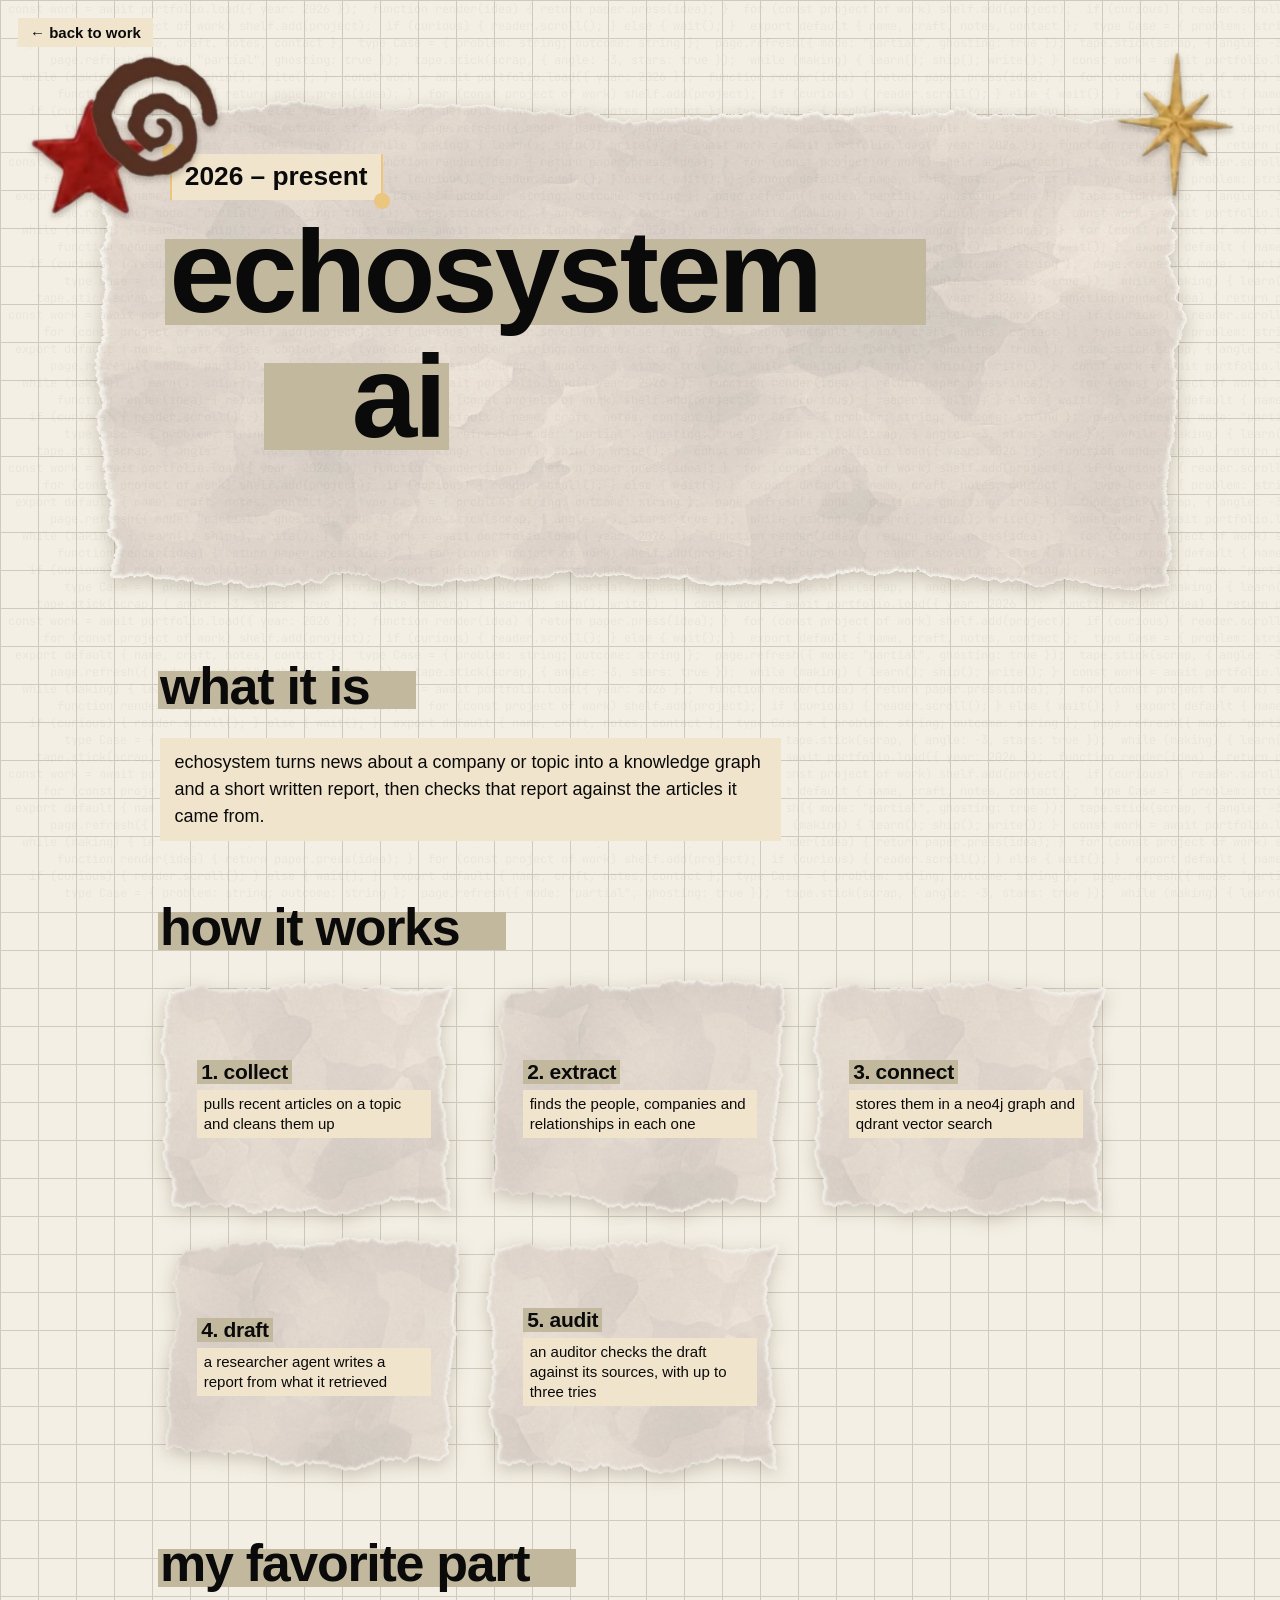
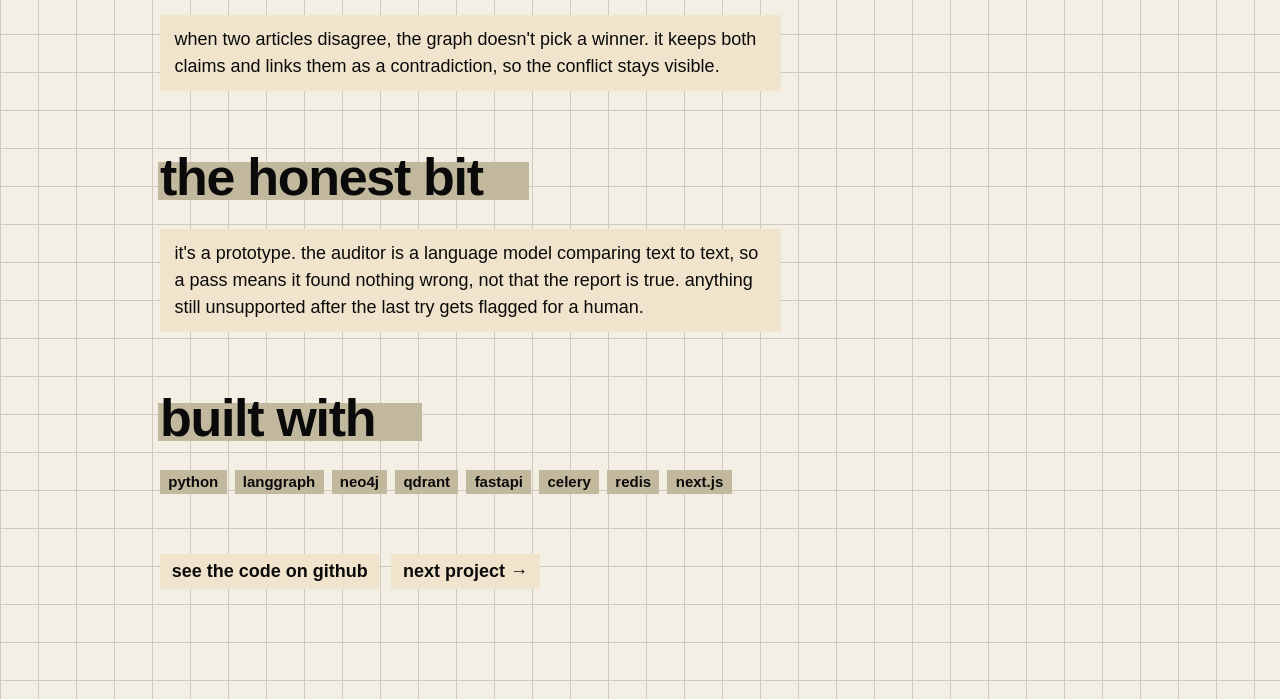
==== echosystem.html @ 0b706679 "Add project pages and about section with code portrait Co-Authored-By: Claude Opus 5.5 <noreply@anth" ====
<!DOCTYPE html>
<html lang="en">
<head>
<meta charset="utf-8">
<meta name="viewport" content="width=device-width, initial-scale=1">
<title>echosystem ai | srishti</title>
<meta name="description" content="a multi-agent platform that researches companies and markets, then checks its own conclusions.">
<link rel="preconnect" href="https://fonts.googleapis.com">
<link rel="preconnect" href="https://fonts.gstatic.com" crossorigin>
<link rel="stylesheet" href="https://fonts.googleapis.com/css2?family=Arimo:wght@400;700&family=JetBrains+Mono&display=swap">
<link rel="stylesheet" href="assets/site.css">
</head>
<body>
<canvas id="ghost" aria-hidden="true"></canvas>
<a class="back" href="index.html#work">← back to work</a>
<main>
  <section class="hero short">
    <div class="sheet">
      <img class="paper" src="assets/paper-wide.webp" alt="">
      <div class="top">
        <span class="label">2026 – present</span>
        <h1 aria-label="echosystem ai"><span class="hl hl-1">echosystem</span><span class="hl hl-2">ai</span></h1>
      </div>
      <img class="stk s-swirl" src="assets/swirl-star.png" alt="" draggable="false" style="--r:-3deg">
      <img class="stk s-spark" src="assets/gold-spark.png" alt="" draggable="false" style="--r:4deg">
    </div>
  </section>
  <div class="detail">
    <section>
      <h2><span class="hl hl-1">what it is</span></h2>
      <p class="note" data-clear>echosystem turns news about a company or topic into a knowledge graph and a short written report, then checks that report against the articles it came from.</p>
    </section>
    <section>
      <h2><span class="hl hl-1">how it works</span></h2>
      <ol class="steps">
        <li><img class="paper" src="assets/scrap-1.webp" alt="" style="transform:rotate(-1.2deg)"><div class="top"><h3>collect</h3><p>pulls recent articles on a topic and cleans them up</p></div></li>
        <li><img class="paper" src="assets/scrap-2.webp" alt="" style="transform:rotate(1deg)"><div class="top"><h3>extract</h3><p>finds the people, companies and relationships in each one</p></div></li>
        <li><img class="paper" src="assets/scrap-1.webp" alt="" style="transform:rotate(-0.6deg)"><div class="top"><h3>connect</h3><p>stores them in a neo4j graph and qdrant vector search</p></div></li>
        <li><img class="paper" src="assets/scrap-2.webp" alt="" style="transform:rotate(1.3deg)"><div class="top"><h3>draft</h3><p>a researcher agent writes a report from what it retrieved</p></div></li>
        <li><img class="paper" src="assets/scrap-1.webp" alt="" style="transform:rotate(-1deg)"><div class="top"><h3>audit</h3><p>an auditor checks the draft against its sources, with up to three tries</p></div></li>
      </ol>
    </section>
    <section>
      <h2><span class="hl hl-1">my favorite part</span></h2>
      <p class="note" data-clear>when two articles disagree, the graph doesn't pick a winner. it keeps both claims and links them as a contradiction, so the conflict stays visible.</p>
    </section>
    <section>
      <h2><span class="hl hl-1">the honest bit</span></h2>
      <p class="note" data-clear>it's a prototype. the auditor is a language model comparing text to text, so a pass means it found nothing wrong, not that the report is true. anything still unsupported after the last try gets flagged for a human.</p>
    </section>
    <section>
      <h2><span class="hl hl-1">built with</span></h2>
      <ul class="tags"><li>python</li><li>langgraph</li><li>neo4j</li><li>qdrant</li><li>fastapi</li><li>celery</li><li>redis</li><li>next.js</li></ul>
    </section>
    <section><div class="go"><a href="https://github.com/srishtj/echosystem">see the code on github</a><a href="td-synnex.html">next project →</a></div></section>
  </div>
</main>
<script src="assets/site.js"></script>
</body>
</html>
---- assets/site.css ----
:root {
  --graph: #f4efe4;
  --graph-line: #cfcabd;
  --paper: #e0d7ce;
  --ink: #0a0a0a;
  --ink-soft: #3c3830;
  --highlight: #c2b89e;
  --label: #f1e4cd;
  --pin: #ebc67f;
  --red: #bb2a24;
  --pill: #6b665e;
  --sans: "Helvetica Neue", Helvetica, Arimo, Arial, sans-serif;
  --cell: 38px;
  --sw: min(1120px, 90vw, calc((100svh - 90px) * 1.613));
  --cur: url("data:image/svg+xml,%3Csvg xmlns='http://www.w3.org/2000/svg' width='26' height='34' viewBox='0 0 13 17' shape-rendering='crispEdges'%3E%3Cpath fill='%23000' d='M0 0h1v1h1v1h1v1h1v1h1v1h1v1h1v1h1v1h1v1h1v1H8v1h1v1h1v2H8v1H6v-2H5v-1H4v1H3v1H2v1H0z'/%3E%3Cpath fill='%23fff' d='M1 2h1v1h1v1h1v1h1v1h1v1h1v1h1v1h1v1H6v2h1v1h1v2H7v-2H6v-2H4v1H3v1H2v1H1z'/%3E%3C/svg%3E") 1 1, auto;
}
* { box-sizing: border-box; }
html { scroll-behavior: smooth; cursor: var(--cur); }
a, button { cursor: var(--cur); }
body {
  margin: 0;
  color: var(--ink);
  font-family: var(--sans);
  background-color: var(--graph);
  background-image:
    linear-gradient(var(--graph-line) 1px, transparent 1px),
    linear-gradient(90deg, var(--graph-line) 1px, transparent 1px);
  background-size: var(--cell) var(--cell);
  overflow-x: hidden;
}
#ghost { position: fixed; inset: 0; width: 100%; height: 100%; z-index: 1; pointer-events: none; }
section { position: relative; }
.paper { position: absolute; inset: 0; width: 100%; height: 100%; z-index: 0; filter: drop-shadow(0 5px 9px rgba(60, 45, 30, .24)); }
.top { position: relative; z-index: 2; }

.pill {
  position: fixed; top: 18px; right: 18px; z-index: 6;
  background: var(--pill); color: #fff; font-size: 15px;
  padding: 6px 13px; border-radius: 99px; font-variant-numeric: tabular-nums;
}

.hero { min-height: 100svh; display: grid; place-items: center; padding: 45px 0; }
.sheet { position: relative; width: var(--sw); aspect-ratio: 2000 / 1240; }
.sheet .top { height: 100%; padding: calc(var(--sw) * .1) calc(var(--sw) * .085) calc(var(--sw) * .06); display: flex; flex-direction: column; }

.label {
  position: relative; display: inline-block; width: fit-content;
  background: var(--label); padding: .28em .5em; font-weight: 700; font-size: calc(var(--sw) * .0235); line-height: 1.2;
  border-left: 2px solid var(--pin); border-right: 2px solid var(--pin);
}
.label::before, .label::after { content: ""; position: absolute; width: .62em; height: .62em; border-radius: 50%; background: var(--pin); }
.label::before { left: -.36em; top: -.36em; }
.label::after { right: -.36em; bottom: -.36em; }

h1 { margin: calc(var(--sw) * .022) 0 0; font-size: calc(var(--sw) * .142); font-weight: 700; letter-spacing: -.025em; line-height: 1; isolation: isolate; }
.hl { position: relative; display: block; width: fit-content; }
.hl::before { content: ""; position: absolute; z-index: -1; background: var(--highlight); top: .215em; bottom: .05em; left: -.04em; right: -.04em; }
.hl-1::before { right: -.9em; }
.hl-2 { margin-left: 1.55em; margin-top: .06em; }
.hl-2::before { left: -.75em; }

.sub {
  margin: auto 0 0; display: flex; gap: calc(var(--sw) * .02); align-items: center; flex-wrap: wrap;
  font-size: calc(var(--sw) * .0185);
}
.sub p { margin: 0; background: var(--label); padding: .3em .55em; }
.sub a { color: var(--ink); font-weight: 700; text-decoration: none; background: var(--highlight); padding: .3em .55em; transition: transform .15s; }
.sub a:hover { transform: rotate(-2deg) scale(1.05); }
a:focus-visible, button:focus-visible { outline: 2px solid var(--red); outline-offset: 2px; }

.stk { position: absolute; z-index: 3; user-select: none; -webkit-user-drag: none; touch-action: none; transform: translate(var(--dx, 0), var(--dy, 0)) rotate(var(--r, 0deg)); transition: filter .15s; filter: drop-shadow(0 3px 3px rgba(50, 35, 20, .28)); }
.stk:hover { filter: drop-shadow(0 7px 7px rgba(50, 35, 20, .3)); }
.s-swirl { width: 17%; left: -4.5%; top: -7%; }
.s-spark { width: 10.5%; right: -3%; top: -8%; }
.s-stars { width: 16%; left: -4.5%; bottom: -9%; }
.s-tape  { width: 21%; right: -5%; bottom: -13%; }
.s-cat   { width: 10.5%; right: 1.2%; bottom: 15%; z-index: 4; }
.s-clip  { width: 4.2%; left: 47%; top: -5.5%; filter: drop-shadow(1px 2px 1.5px rgba(30, 20, 10, .4)); }

.work, .say { width: min(1120px, 90vw); margin: 0 auto; padding: 70px 0; }
h2 { margin: 0 0 54px; font-size: clamp(48px, 8vw, 92px); font-weight: 700; letter-spacing: -.025em; line-height: 1; isolation: isolate; position: relative; z-index: 2; }
.grid { display: grid; grid-template-columns: repeat(12, 1fr); gap: 28px; }
.scrap { position: relative; aspect-ratio: 820 / 640; }
.scrap:nth-child(1) { grid-column: 1 / 7; }
.scrap:nth-child(2) { grid-column: 7 / 13; margin-top: 56px; }
.scrap .paper { transform: rotate(var(--t, 0deg)); }
.scrap .top { height: 100%; padding: 9% 9%; transform: rotate(var(--t, 0deg)); display: flex; flex-direction: column; justify-content: flex-end; gap: 12px; }
.scrap .label { font-size: 14px; margin-bottom: auto; }
.scrap h3 { margin: 0; font-size: clamp(24px, 3vw, 40px); line-height: 1.05; letter-spacing: -.02em; width: fit-content; background: var(--highlight); padding: 0 .16em; }
.scrap p { margin: 0; font-size: 16px; line-height: 1.45; color: var(--ink-soft); max-width: 34ch; background: var(--label); padding: .35em .55em; width: fit-content; }

.say { padding-bottom: 130px; }
.say .links { position: relative; z-index: 2; display: flex; gap: 14px; flex-wrap: wrap; font-size: 20px; }
.say a { color: var(--ink); font-weight: 700; text-decoration: none; background: var(--label); padding: .35em .6em; transition: transform .15s; }
.say a:hover { transform: rotate(-2deg) scale(1.05); background: var(--highlight); }

@media (max-width: 760px) {
  :root { --sw: 90vw; --cell: 30px; }
  .sheet { aspect-ratio: 1100 / 1400; }
  .sheet .top { padding: 17vw 8vw 9vw; }
  .label { font-size: 15px; }
  h1 { font-size: 21vw; margin-top: 7vw; }
  .hl-2 { margin-left: .75em; }
  .hl-2::before { left: -.4em; }
  .hl-1::before { right: -.5em; }
  .sub { font-size: 15px; gap: 8px; }
  .s-swirl { width: 27%; left: -5%; top: -5%; }
  .s-spark { width: 16%; top: -5%; }
  .s-stars { width: 22%; bottom: -5%; }
  .s-tape { width: 30%; bottom: -11%; right: -6%; }
  .s-cat { width: 17%; bottom: 3%; right: -1%; }
  .sub p { max-width: 74%; }
  .s-clip { width: 7%; top: -3.5%; }
  .scrap:nth-child(n) { grid-column: 1 / -1; margin-top: 0; }
}
@media (prefers-reduced-motion: reduce) { html { scroll-behavior: auto; } .sub a, .say a { transition: none; } }

.scrap .more { font-size: 14px; font-weight: 700; }
.open { color: inherit; text-decoration: none; }
.open::after { content: ""; position: absolute; inset: 0; }
.scrap .paper { transition: transform .18s ease-out; }
.scrap:hover .paper { transform: rotate(calc(var(--t, 0deg) * -1)) translateY(-5px); }
.scrap:hover .more { text-decoration: underline; }

.about { width: min(1120px, 90vw); margin: 0 auto; padding: 70px 0; }
.about-grid { display: grid; grid-template-columns: 1fr 1fr; gap: 44px; align-items: center; }
.about-text { position: relative; z-index: 2; display: grid; gap: 14px; justify-items: start; }
.about-text p { margin: 0; background: var(--label); padding: .5em .7em; font-size: clamp(17px, 1.6vw, 20px); line-height: 1.45; }
.about-text p:nth-child(even) { margin-left: 26px; }
.about-text .next { background: var(--highlight); font-weight: 400; }
.portrait { position: relative; margin: 0; aspect-ratio: 1100 / 1400; width: min(100%, 510px); justify-self: center; }
.portrait canvas { position: absolute; inset: 6% 5% 6%; width: 90%; height: 88%; z-index: 2; }
.portrait .label { position: absolute; z-index: 3; left: 50%; bottom: -8px; transform: translateX(-50%) rotate(-2deg); font-size: 14px; white-space: nowrap; }

.hero.short { min-height: 0; padding: 92px 0 56px; }
.short .sheet { aspect-ratio: 2000 / 900; }
.short .paper { object-fit: fill; }
.short h1 { font-size: calc(var(--sw) * .105); margin-top: calc(var(--sw) * .012); }
.short .sheet .top { padding: calc(var(--sw) * .055) calc(var(--sw) * .08) calc(var(--sw) * .045); }
.back { position: fixed; top: 18px; left: 18px; z-index: 6; background: var(--label); color: var(--ink); font-size: 15px; font-weight: 700; text-decoration: none; padding: 6px 12px; }
.back:hover { background: var(--highlight); }
.detail { width: min(960px, 90vw); margin: 0 auto; padding: 8px 0 110px; display: grid; gap: 60px; }
.detail section { display: grid; gap: 18px; justify-items: start; }
.detail h2 { font-size: clamp(32px, 4.6vw, 52px); margin: 0 0 8px; }
.note { position: relative; z-index: 2; margin: 0; max-width: 62ch; background: var(--label); padding: .6em .8em; font-size: 18px; line-height: 1.5; }
.steps { list-style: none; margin: 0; padding: 0; width: 100%; display: grid; grid-template-columns: repeat(auto-fit, minmax(255px, 1fr)); gap: 18px; counter-reset: s; }
.steps li { position: relative; aspect-ratio: 820 / 640; counter-increment: s; }
.steps .top { height: 100%; padding: 13% 12%; display: flex; flex-direction: column; justify-content: center; gap: 6px; }
.steps h3 { margin: 0; font-size: 21px; letter-spacing: -.015em; width: fit-content; background: var(--highlight); padding: 0 .2em; }
.steps h3::before { content: counter(s) ". "; }
.steps p { margin: 0; font-size: 15px; line-height: 1.35; background: var(--label); padding: .25em .45em; }
.tags { position: relative; z-index: 2; display: flex; flex-wrap: wrap; gap: 8px; margin: 0; padding: 0; list-style: none; }
.tags li { background: var(--highlight); font-weight: 700; font-size: 15px; padding: .25em .55em; }
.go { position: relative; z-index: 2; display: flex; flex-wrap: wrap; gap: 12px; }
.go a { color: var(--ink); font-weight: 700; text-decoration: none; background: var(--label); padding: .4em .65em; font-size: 18px; transition: transform .15s; }
.go a:hover { transform: rotate(-2deg) scale(1.05); background: var(--highlight); }

@media (max-width: 760px) {
  .about-grid { grid-template-columns: 1fr; gap: 40px; }
  .about-text p:nth-child(even) { margin-left: 0; }
  .short .sheet { aspect-ratio: 1100 / 760; }
  .short h1 { font-size: 13vw; margin-top: 4vw; }
  .short .hl-1::before { right: -.04em; }
  .short .hl-2 { margin-left: .6em; }
  .short .s-swirl { width: 21%; left: auto; right: -3%; top: auto; bottom: -13%; }
  .short .s-spark { width: 12%; top: -12%; }
  .short .sheet .top { padding: 9vw 8vw 7vw; }
  .note { font-size: 17px; }
}
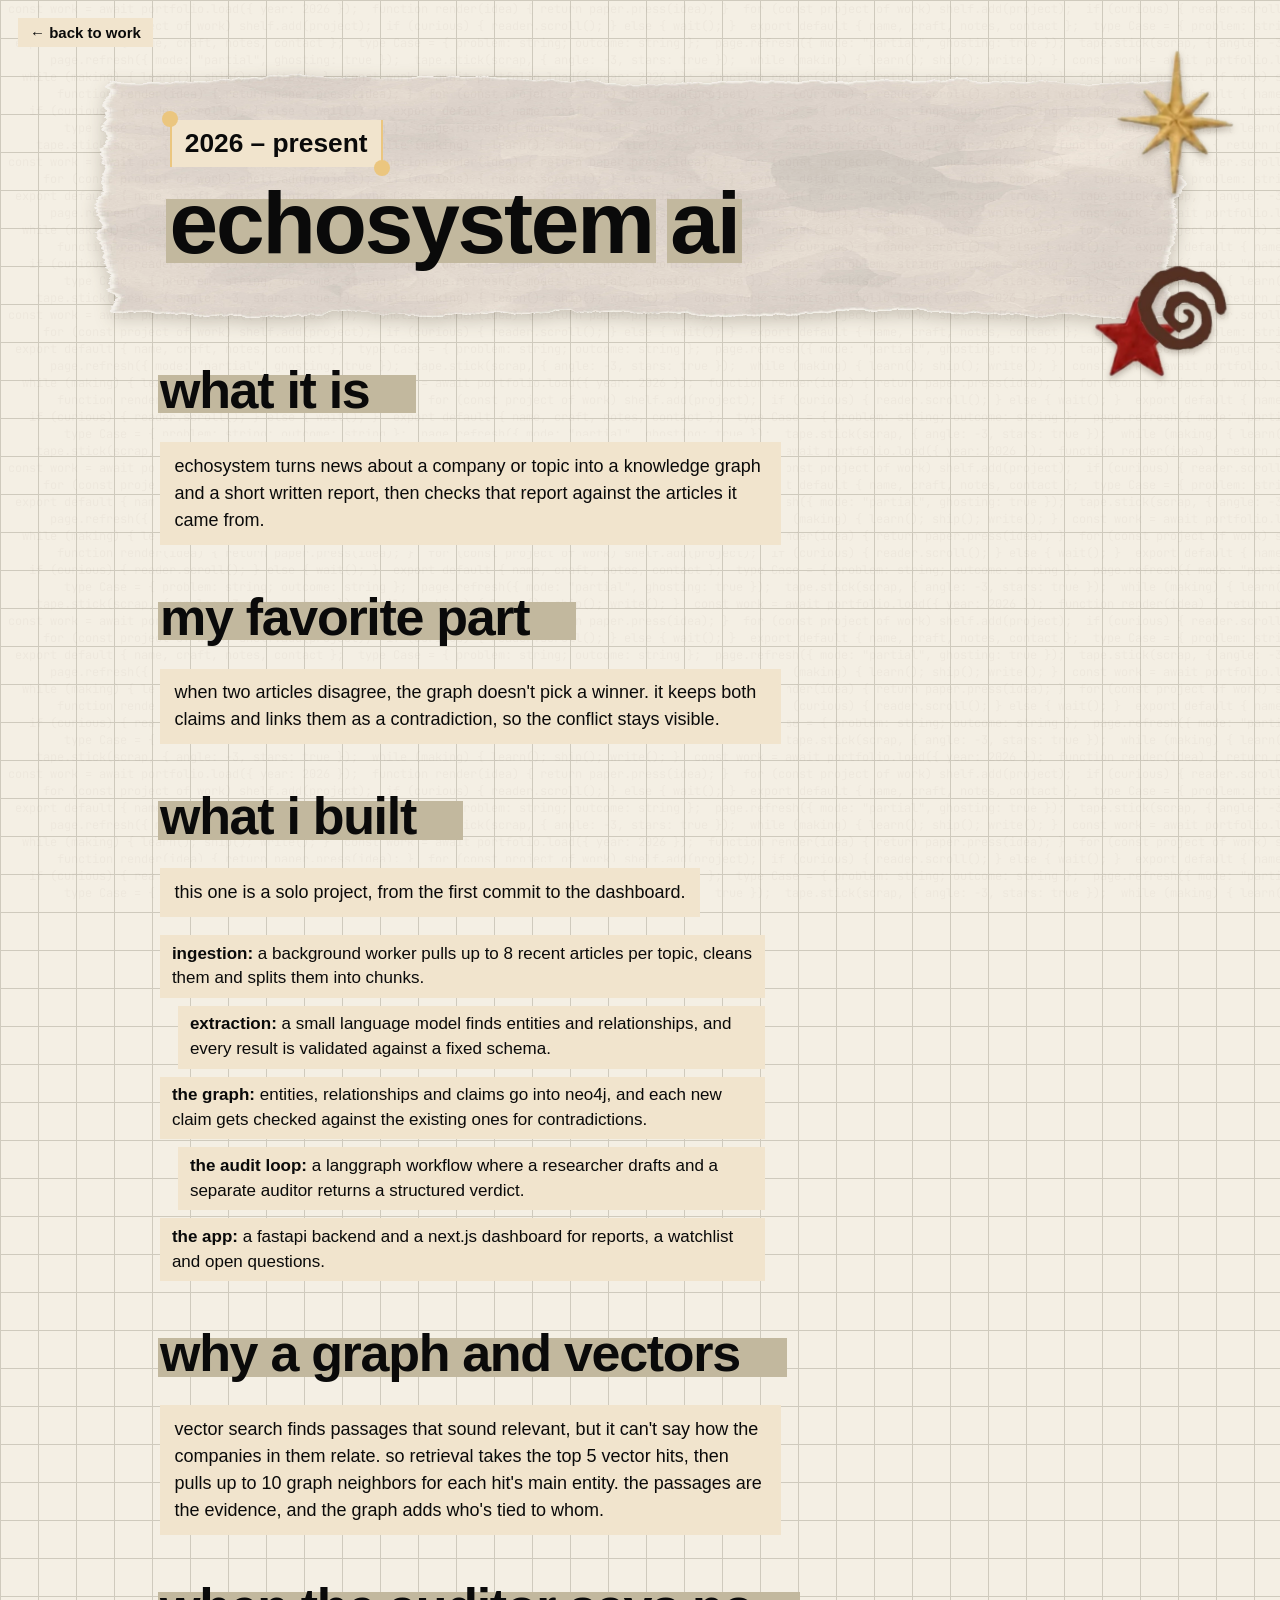
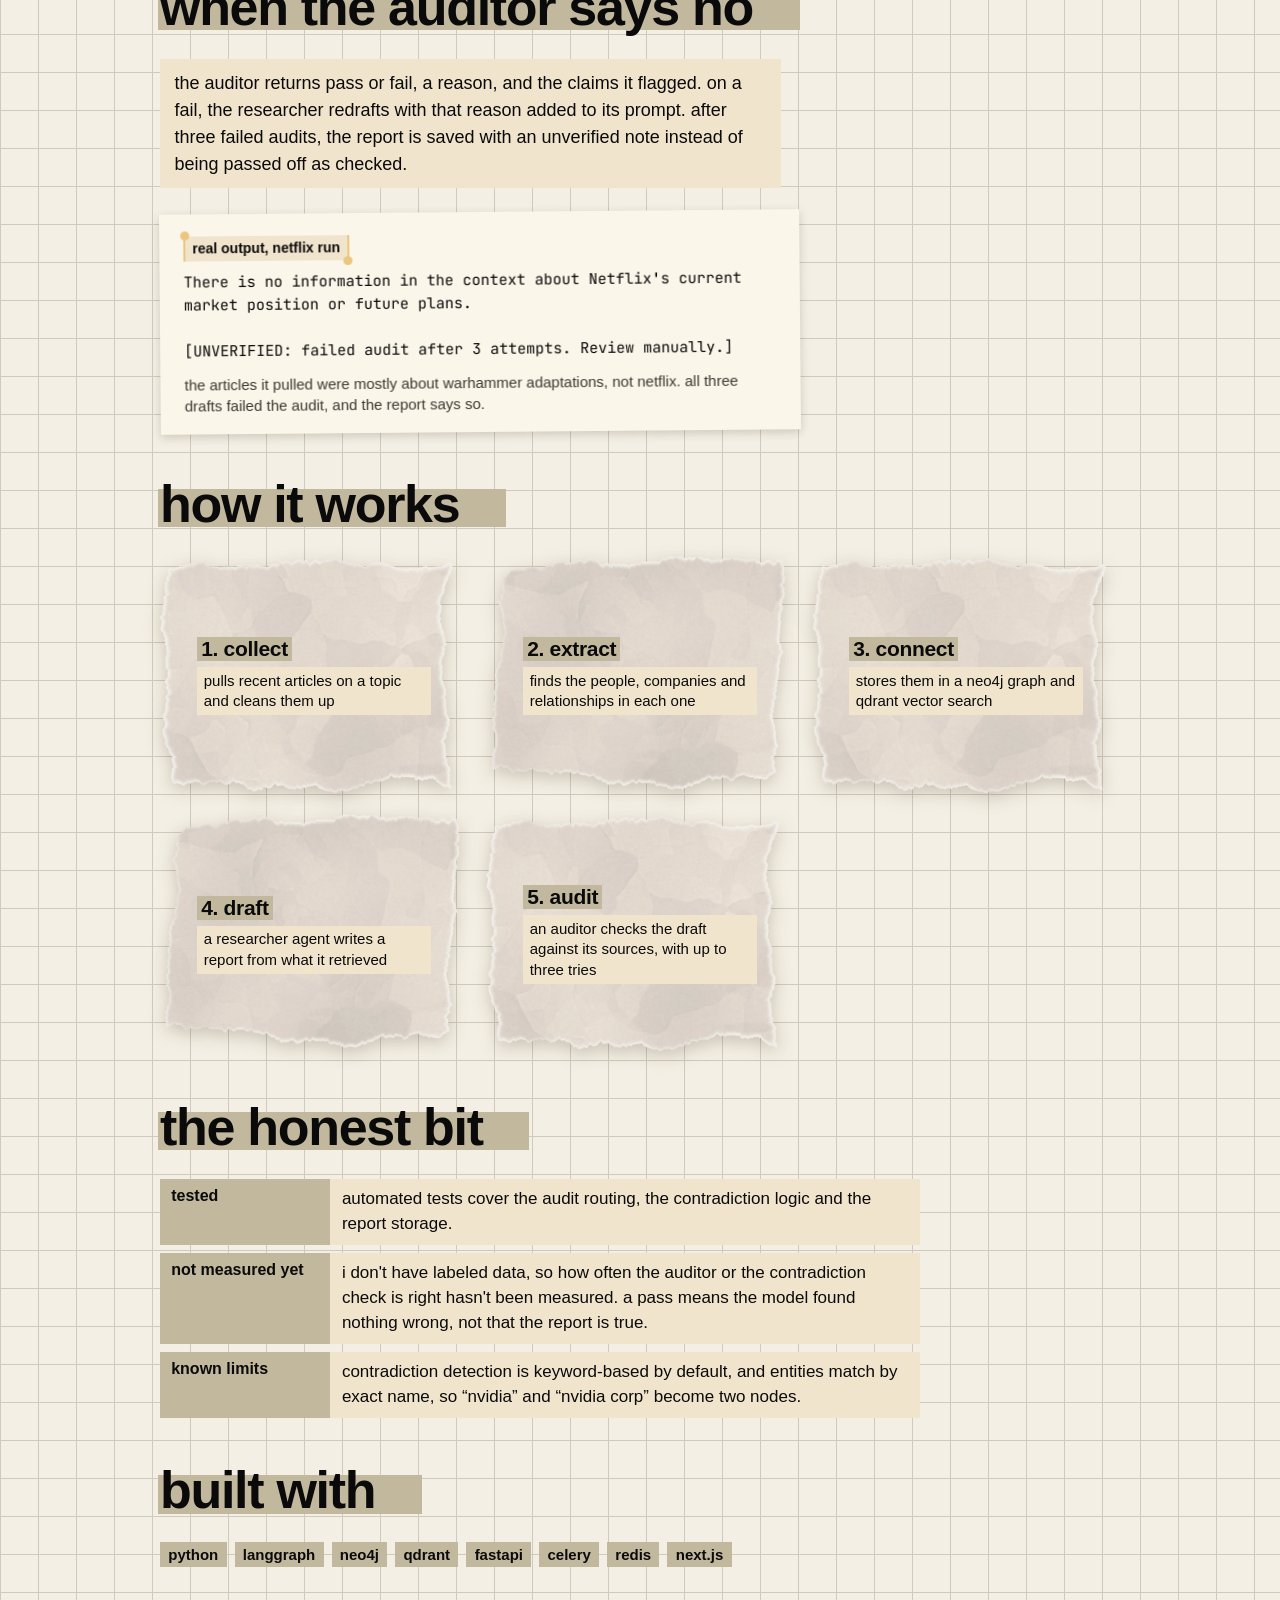
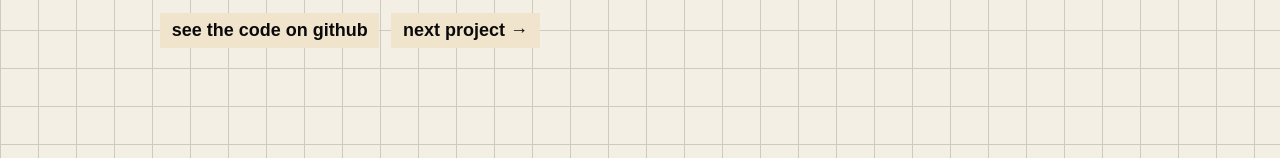
==== commit c5c4883e: "Add hospital and IPX projects and deepen project pages Co-Authored-By: Claude Opus 5.5 <noreply@anth" ====
--- a/echosystem.html
+++ b/echosystem.html
@@ -5,10 +5,20 @@
 <meta name="viewport" content="width=device-width, initial-scale=1">
 <title>echosystem ai | srishti</title>
 <meta name="description" content="a multi-agent platform that researches companies and markets, then checks its own conclusions.">
+<meta property="og:type" content="website">
+<meta property="og:site_name" content="srishti jaiswal">
+<meta property="og:title" content="echosystem ai | srishti">
+<meta property="og:description" content="a multi-agent platform that researches companies and markets, then checks its own conclusions.">
+<meta property="og:url" content="https://srishtj.github.io/echosystem.html">
+<meta property="og:image" content="https://srishtj.github.io/assets/linkedin-thumbnail.png">
+<meta property="og:image:width" content="2400">
+<meta property="og:image:height" content="1254">
+<meta property="og:image:alt" content="a scrapbook page reading meet srishti, with a plush cat on a laptop, felt stars and faint code">
+<meta name="twitter:card" content="summary_large_image">
 <link rel="preconnect" href="https://fonts.googleapis.com">
 <link rel="preconnect" href="https://fonts.gstatic.com" crossorigin>
 <link rel="stylesheet" href="https://fonts.googleapis.com/css2?family=Arimo:wght@400;700&family=JetBrains+Mono&display=swap">
-<link rel="stylesheet" href="assets/site.css">
+<link rel="stylesheet" href="assets/site.css?v=8">
 </head>
 <body>
 <canvas id="ghost" aria-hidden="true"></canvas>
@@ -31,6 +41,34 @@
       <p class="note" data-clear>echosystem turns news about a company or topic into a knowledge graph and a short written report, then checks that report against the articles it came from.</p>
     </section>
     <section>
+      <h2><span class="hl hl-1">my favorite part</span></h2>
+      <p class="note" data-clear>when two articles disagree, the graph doesn't pick a winner. it keeps both claims and links them as a contradiction, so the conflict stays visible.</p>
+    </section>
+    <section>
+      <h2><span class="hl hl-1">what i built</span></h2>
+      <p class="note" data-clear>this one is a solo project, from the first commit to the dashboard.</p>
+      <ul class="built" data-clear>
+        <li><strong>ingestion:</strong> a background worker pulls up to 8 recent articles per topic, cleans them and splits them into chunks.</li>
+        <li><strong>extraction:</strong> a small language model finds entities and relationships, and every result is validated against a fixed schema.</li>
+        <li><strong>the graph:</strong> entities, relationships and claims go into neo4j, and each new claim gets checked against the existing ones for contradictions.</li>
+        <li><strong>the audit loop:</strong> a langgraph workflow where a researcher drafts and a separate auditor returns a structured verdict.</li>
+        <li><strong>the app:</strong> a fastapi backend and a next.js dashboard for reports, a watchlist and open questions.</li>
+      </ul>
+    </section>
+    <section>
+      <h2><span class="hl hl-1">why a graph and vectors</span></h2>
+      <p class="note" data-clear>vector search finds passages that sound relevant, but it can't say how the companies in them relate. so retrieval takes the top 5 vector hits, then pulls up to 10 graph neighbors for each hit's main entity. the passages are the evidence, and the graph adds who's tied to whom.</p>
+    </section>
+    <section>
+      <h2><span class="hl hl-1">when the auditor says no</span></h2>
+      <p class="note" data-clear>the auditor returns pass or fail, a reason, and the claims it flagged. on a fail, the researcher redrafts with that reason added to its prompt. after three failed audits, the report is saved with an unverified note instead of being passed off as checked.</p>
+      <figure class="artifact" data-clear>
+        <span class="label">real output, netflix run</span>
+        <blockquote>There is no information in the context about Netflix's current market position or future plans.<br><br>[UNVERIFIED: failed audit after 3 attempts. Review manually.]</blockquote>
+        <figcaption>the articles it pulled were mostly about warhammer adaptations, not netflix. all three drafts failed the audit, and the report says so.</figcaption>
+      </figure>
+    </section>
+    <section>
       <h2><span class="hl hl-1">how it works</span></h2>
       <ol class="steps">
         <li><img class="paper" src="assets/scrap-1.webp" alt="" style="transform:rotate(-1.2deg)"><div class="top"><h3>collect</h3><p>pulls recent articles on a topic and cleans them up</p></div></li>
@@ -41,12 +79,12 @@
       </ol>
     </section>
     <section>
-      <h2><span class="hl hl-1">my favorite part</span></h2>
-      <p class="note" data-clear>when two articles disagree, the graph doesn't pick a winner. it keeps both claims and links them as a contradiction, so the conflict stays visible.</p>
-    </section>
-    <section>
       <h2><span class="hl hl-1">the honest bit</span></h2>
-      <p class="note" data-clear>it's a prototype. the auditor is a language model comparing text to text, so a pass means it found nothing wrong, not that the report is true. anything still unsupported after the last try gets flagged for a human.</p>
+      <dl class="ledger" data-clear>
+        <div><dt>tested</dt><dd>automated tests cover the audit routing, the contradiction logic and the report storage.</dd></div>
+        <div><dt>not measured yet</dt><dd>i don't have labeled data, so how often the auditor or the contradiction check is right hasn't been measured. a pass means the model found nothing wrong, not that the report is true.</dd></div>
+        <div><dt>known limits</dt><dd>contradiction detection is keyword-based by default, and entities match by exact name, so “nvidia” and “nvidia corp” become two nodes.</dd></div>
+      </dl>
     </section>
     <section>
       <h2><span class="hl hl-1">built with</span></h2>
@@ -55,6 +93,6 @@
     <section><div class="go"><a href="https://github.com/srishtj/echosystem">see the code on github</a><a href="td-synnex.html">next project →</a></div></section>
   </div>
 </main>
-<script src="assets/site.js"></script>
+<script src="assets/site.js?v=4"></script>
 </body>
 </html>
--- a/assets/site.css
+++ b/assets/site.css
@@ -12,7 +12,7 @@
   --sans: "Helvetica Neue", Helvetica, Arimo, Arial, sans-serif;
   --cell: 38px;
   --sw: min(1120px, 90vw, calc((100svh - 90px) * 1.613));
-  --cur: url("data:image/svg+xml,%3Csvg xmlns='http://www.w3.org/2000/svg' width='26' height='34' viewBox='0 0 13 17' shape-rendering='crispEdges'%3E%3Cpath fill='%23000' d='M0 0h1v1h1v1h1v1h1v1h1v1h1v1h1v1h1v1h1v1h1v1H8v1h1v1h1v2H8v1H6v-2H5v-1H4v1H3v1H2v1H0z'/%3E%3Cpath fill='%23fff' d='M1 2h1v1h1v1h1v1h1v1h1v1h1v1h1v1h1v1H6v2h1v1h1v2H7v-2H6v-2H4v1H3v1H2v1H1z'/%3E%3C/svg%3E") 1 1, auto;
+  --cur: url("data:image/svg+xml,%3Csvg xmlns='http://www.w3.org/2000/svg' width='22' height='32' viewBox='0 0 11 16' shape-rendering='crispEdges'%3E%3Cpath fill='%230a0a0a' d='M0 0h1v1h-1zM0 1h2v1h-2zM0 2h1v1h-1zM2 2h1v1h-1zM0 3h1v1h-1zM3 3h1v1h-1zM0 4h1v1h-1zM4 4h1v1h-1zM0 5h1v1h-1zM5 5h1v1h-1zM0 6h1v1h-1zM6 6h1v1h-1zM0 7h1v1h-1zM7 7h1v1h-1zM0 8h1v1h-1zM8 8h1v1h-1zM0 9h1v1h-1zM6 9h4v1h-4zM0 10h1v1h-1zM3 10h1v1h-1zM6 10h1v1h-1zM0 11h1v1h-1zM2 11h1v1h-1zM4 11h1v1h-1zM7 11h1v1h-1zM0 12h2v1h-2zM4 12h1v1h-1zM7 12h1v1h-1zM0 13h1v1h-1zM5 13h1v1h-1zM8 13h1v1h-1zM5 14h1v1h-1zM8 14h1v1h-1zM6 15h2v1h-2z'/%3E%3Cpath fill='%23fff' d='M1 2h1v1h-1zM1 3h2v1h-2zM1 4h3v1h-3zM1 5h4v1h-4zM1 6h5v1h-5zM1 7h6v1h-6zM1 8h7v1h-7zM1 9h5v1h-5zM1 10h2v1h-2zM4 10h2v1h-2zM1 11h1v1h-1zM5 11h2v1h-2zM5 12h2v1h-2zM6 13h2v1h-2zM6 14h2v1h-2z'/%3E%3C/svg%3E") 1 1, auto;
 }
 * { box-sizing: border-box; }
 html { scroll-behavior: smooth; cursor: var(--cur); }
@@ -72,7 +72,7 @@
 .stk:hover { filter: drop-shadow(0 7px 7px rgba(50, 35, 20, .3)); }
 .s-swirl { width: 17%; left: -4.5%; top: -7%; }
 .s-spark { width: 10.5%; right: -3%; top: -8%; }
-.s-stars { width: 16%; left: -4.5%; bottom: -9%; }
+.s-stars { width: 13.5%; left: -7%; bottom: -13%; }
 .s-tape  { width: 21%; right: -5%; bottom: -13%; }
 .s-cat   { width: 10.5%; right: 1.2%; bottom: 15%; z-index: 4; }
 .s-clip  { width: 4.2%; left: 47%; top: -5.5%; filter: drop-shadow(1px 2px 1.5px rgba(30, 20, 10, .4)); }
@@ -85,7 +85,7 @@
 .scrap:nth-child(2) { grid-column: 7 / 13; margin-top: 56px; }
 .scrap .paper { transform: rotate(var(--t, 0deg)); }
 .scrap .top { height: 100%; padding: 9% 9%; transform: rotate(var(--t, 0deg)); display: flex; flex-direction: column; justify-content: flex-end; gap: 12px; }
-.scrap .label { font-size: 14px; margin-bottom: auto; }
+.scrap .label { font-size: 14px; }
 .scrap h3 { margin: 0; font-size: clamp(24px, 3vw, 40px); line-height: 1.05; letter-spacing: -.02em; width: fit-content; background: var(--highlight); padding: 0 .16em; }
 .scrap p { margin: 0; font-size: 16px; line-height: 1.45; color: var(--ink-soft); max-width: 34ch; background: var(--label); padding: .35em .55em; width: fit-content; }
 
@@ -106,7 +106,7 @@
   .sub { font-size: 15px; gap: 8px; }
   .s-swirl { width: 27%; left: -5%; top: -5%; }
   .s-spark { width: 16%; top: -5%; }
-  .s-stars { width: 22%; bottom: -5%; }
+  .s-stars { width: 18%; left: -5%; bottom: -8%; }
   .s-tape { width: 30%; bottom: -11%; right: -6%; }
   .s-cat { width: 17%; bottom: 3%; right: -1%; }
   .sub p { max-width: 74%; }
@@ -128,40 +128,62 @@
 .about-text p { margin: 0; background: var(--label); padding: .5em .7em; font-size: clamp(17px, 1.6vw, 20px); line-height: 1.45; }
 .about-text p:nth-child(even) { margin-left: 26px; }
 .about-text .next { background: var(--highlight); font-weight: 400; }
-.portrait { position: relative; margin: 0; aspect-ratio: 1100 / 1400; width: min(100%, 510px); justify-self: center; }
+.portrait { -webkit-tap-highlight-color: transparent; position: relative; margin: 0; aspect-ratio: 1100 / 1400; width: min(100%, 510px); justify-self: center; }
 .portrait canvas { position: absolute; inset: 6% 5% 6%; width: 90%; height: 88%; z-index: 2; }
 .portrait .label { position: absolute; z-index: 3; left: 50%; bottom: -8px; transform: translateX(-50%) rotate(-2deg); font-size: 14px; white-space: nowrap; }
 
-.hero.short { min-height: 0; padding: 92px 0 56px; }
-.short .sheet { aspect-ratio: 2000 / 900; }
+.hero.short { min-height: 0; padding: 70px 0 34px; }
+.short .sheet { aspect-ratio: 2000 / 450; }
 .short .paper { object-fit: fill; }
-.short h1 { font-size: calc(var(--sw) * .105); margin-top: calc(var(--sw) * .012); }
-.short .sheet .top { padding: calc(var(--sw) * .055) calc(var(--sw) * .08) calc(var(--sw) * .045); }
+.short .s-swirl { width: 12%; left: auto; right: -2.5%; top: auto; bottom: -22%; }
+.short h1 { font-size: calc(var(--sw) * .078); margin-top: calc(var(--sw) * .012); }
+.short .hl { display: inline-block; }
+.short .hl-1::before { right: -.04em; }
+.short .hl-2 { margin: 0 0 0 .2em; }
+.short .hl-2::before { left: -.04em; }
+.short .sheet .top { padding: calc(var(--sw) * .045) calc(var(--sw) * .08) calc(var(--sw) * .03); }
 .back { position: fixed; top: 18px; left: 18px; z-index: 6; background: var(--label); color: var(--ink); font-size: 15px; font-weight: 700; text-decoration: none; padding: 6px 12px; }
 .back:hover { background: var(--highlight); }
-.detail { width: min(960px, 90vw); margin: 0 auto; padding: 8px 0 110px; display: grid; gap: 60px; }
+.detail { width: min(960px, 90vw); margin: 0 auto; padding: 8px 0 110px; display: grid; gap: 46px; }
 .detail section { display: grid; gap: 18px; justify-items: start; }
 .detail h2 { font-size: clamp(32px, 4.6vw, 52px); margin: 0 0 8px; }
 .note { position: relative; z-index: 2; margin: 0; max-width: 62ch; background: var(--label); padding: .6em .8em; font-size: 18px; line-height: 1.5; }
 .steps { list-style: none; margin: 0; padding: 0; width: 100%; display: grid; grid-template-columns: repeat(auto-fit, minmax(255px, 1fr)); gap: 18px; counter-reset: s; }
 .steps li { position: relative; aspect-ratio: 820 / 640; counter-increment: s; }
+@media (min-width: 761px) { .steps.four { grid-template-columns: repeat(4, 1fr); } .steps.four li { aspect-ratio: 1; } .steps.four .top { padding: 12% 11%; } }
 .steps .top { height: 100%; padding: 13% 12%; display: flex; flex-direction: column; justify-content: center; gap: 6px; }
 .steps h3 { margin: 0; font-size: 21px; letter-spacing: -.015em; width: fit-content; background: var(--highlight); padding: 0 .2em; }
 .steps h3::before { content: counter(s) ". "; }
 .steps p { margin: 0; font-size: 15px; line-height: 1.35; background: var(--label); padding: .25em .45em; }
 .tags { position: relative; z-index: 2; display: flex; flex-wrap: wrap; gap: 8px; margin: 0; padding: 0; list-style: none; }
 .tags li { background: var(--highlight); font-weight: 700; font-size: 15px; padding: .25em .55em; }
+.built { position: relative; z-index: 2; margin: 0; padding: 0; list-style: none; max-width: 68ch; display: grid; gap: 8px; justify-items: start; }
+.built li { background: var(--label); padding: .4em .7em; font-size: 17px; line-height: 1.45; }
+.built li:nth-child(even) { margin-left: 18px; }
+.ledger { position: relative; z-index: 2; margin: 0; width: 100%; max-width: 760px; display: grid; gap: 8px; }
+.ledger div { display: grid; grid-template-columns: 170px 1fr; background: var(--label); }
+.ledger dt { background: var(--highlight); font-weight: 700; padding: .5em .7em; font-size: 16px; }
+.ledger dd { margin: 0; padding: .5em .7em; font-size: 17px; line-height: 1.45; }
+.artifact { position: relative; z-index: 2; margin: 6px 0 0; max-width: 640px; display: grid; gap: 10px; justify-items: start; background: #fbf6ea; padding: 22px 24px 18px; box-shadow: 0 3px 9px rgba(60, 45, 30, .2); transform: rotate(-.5deg); }
+.artifact .label { font-size: 14px; }
+.artifact blockquote { margin: 0; font-family: "JetBrains Mono", monospace; font-size: 15px; line-height: 1.55; }
+.artifact figcaption { font-size: 15px; line-height: 1.4; color: var(--ink-soft); }
 .go { position: relative; z-index: 2; display: flex; flex-wrap: wrap; gap: 12px; }
 .go a { color: var(--ink); font-weight: 700; text-decoration: none; background: var(--label); padding: .4em .65em; font-size: 18px; transition: transform .15s; }
 .go a:hover { transform: rotate(-2deg) scale(1.05); background: var(--highlight); }
 
+.peek { display: block; width: 100%; flex: 1 1 0; min-height: 0; margin: 6px 0; }
+@media (min-width: 761px) { .scrap:nth-child(3) { grid-column: 1 / 7; } .scrap:nth-child(4) { grid-column: 7 / 13; margin-top: 56px; } }
 @media (max-width: 760px) {
+  .ledger div { grid-template-columns: 1fr; }
+  .built li:nth-child(even) { margin-left: 0; }
+  .artifact { padding: 18px 16px 14px; }
+  .peek { flex: 0 0 auto; height: 74px; }
+  .scrap { aspect-ratio: auto; min-height: 300px; }
   .about-grid { grid-template-columns: 1fr; gap: 40px; }
   .about-text p:nth-child(even) { margin-left: 0; }
-  .short .sheet { aspect-ratio: 1100 / 760; }
+  .short .sheet { aspect-ratio: 1100 / 620; }
   .short h1 { font-size: 13vw; margin-top: 4vw; }
-  .short .hl-1::before { right: -.04em; }
-  .short .hl-2 { margin-left: .6em; }
   .short .s-swirl { width: 21%; left: auto; right: -3%; top: auto; bottom: -13%; }
   .short .s-spark { width: 12%; top: -12%; }
   .short .sheet .top { padding: 9vw 8vw 7vw; }
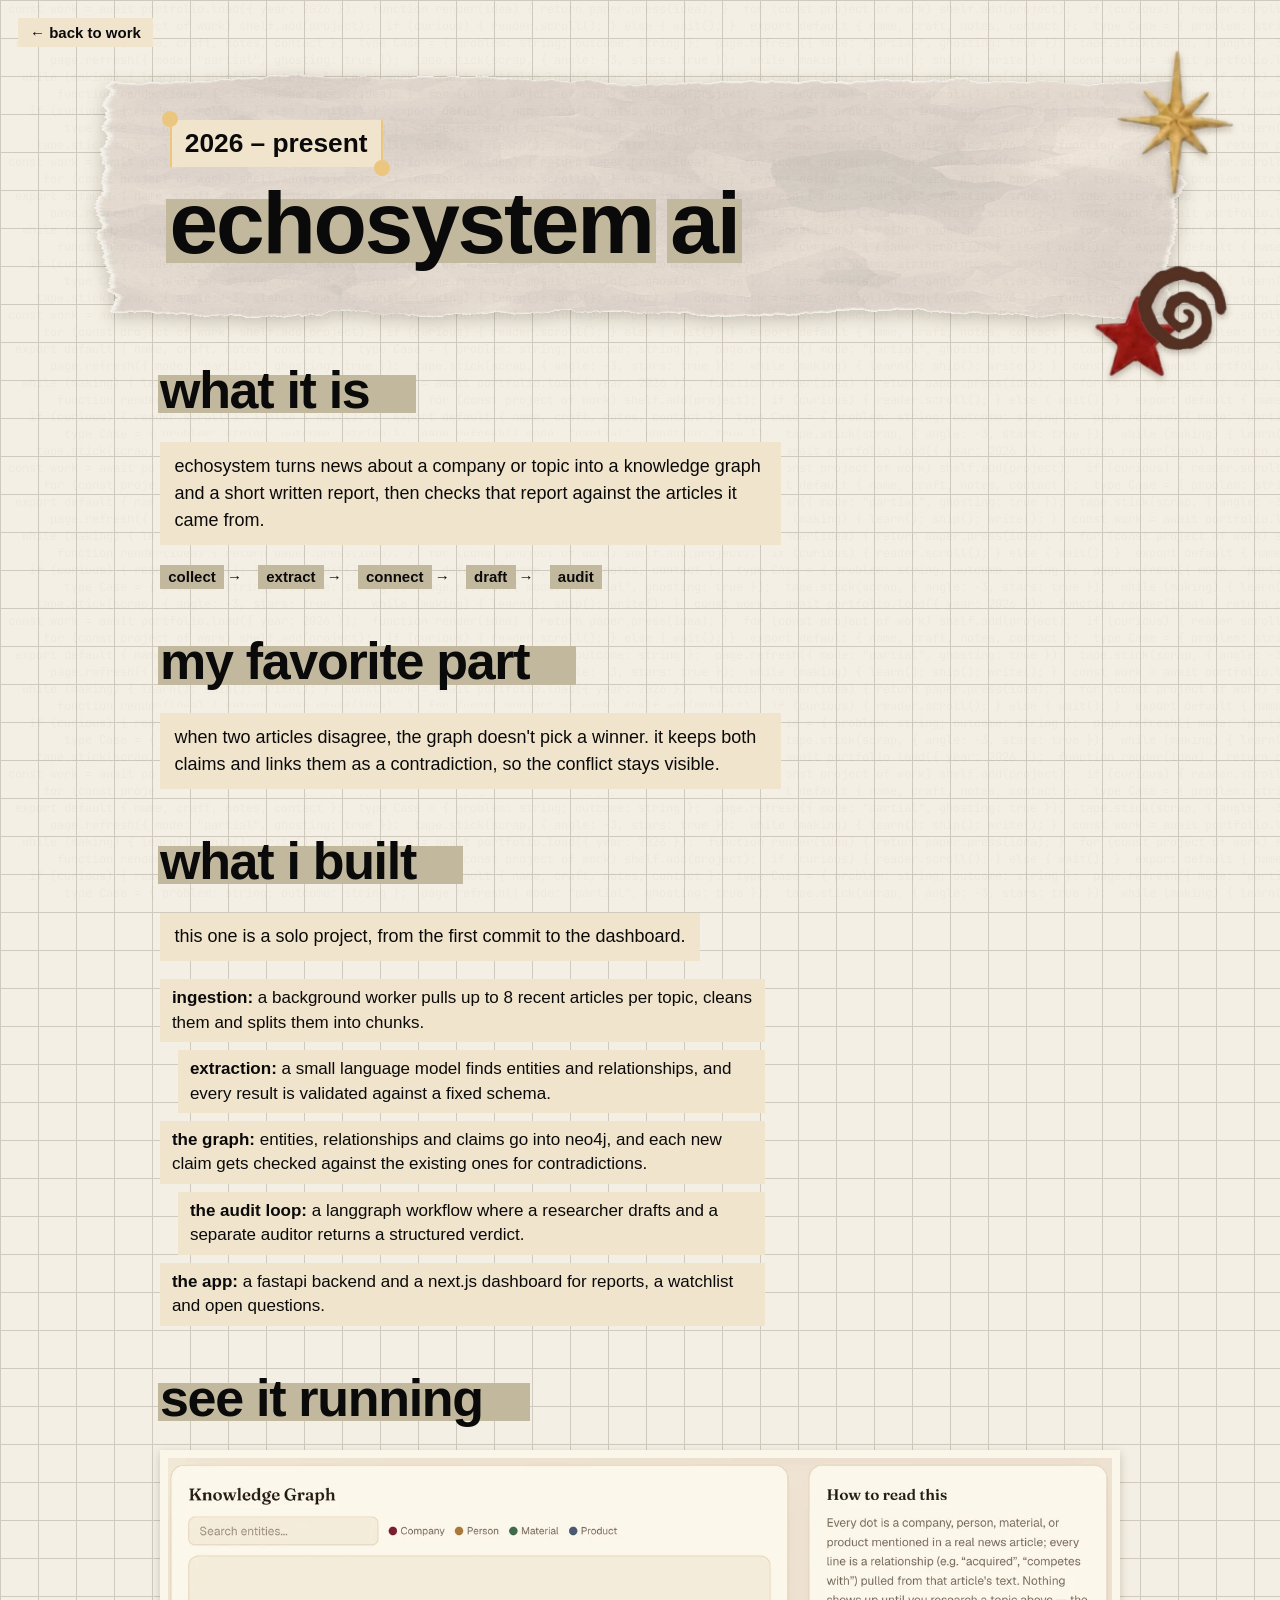
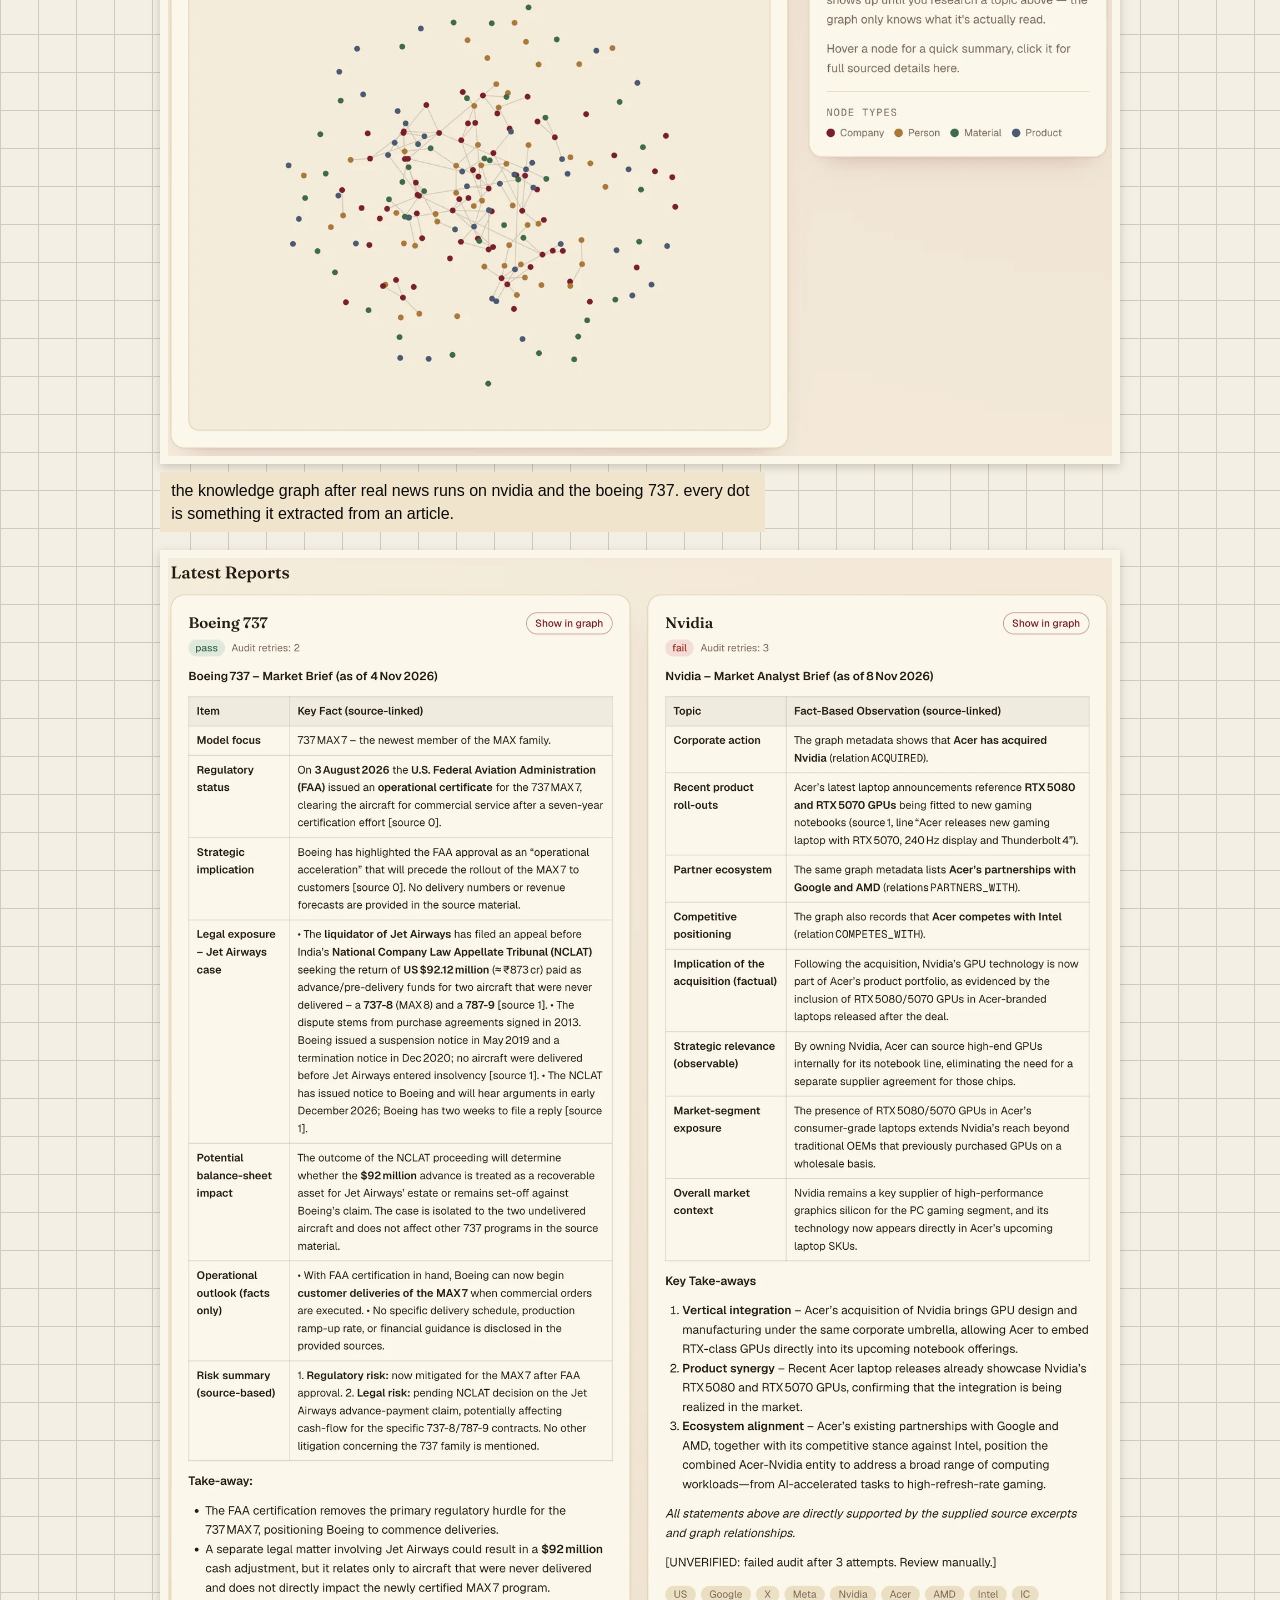
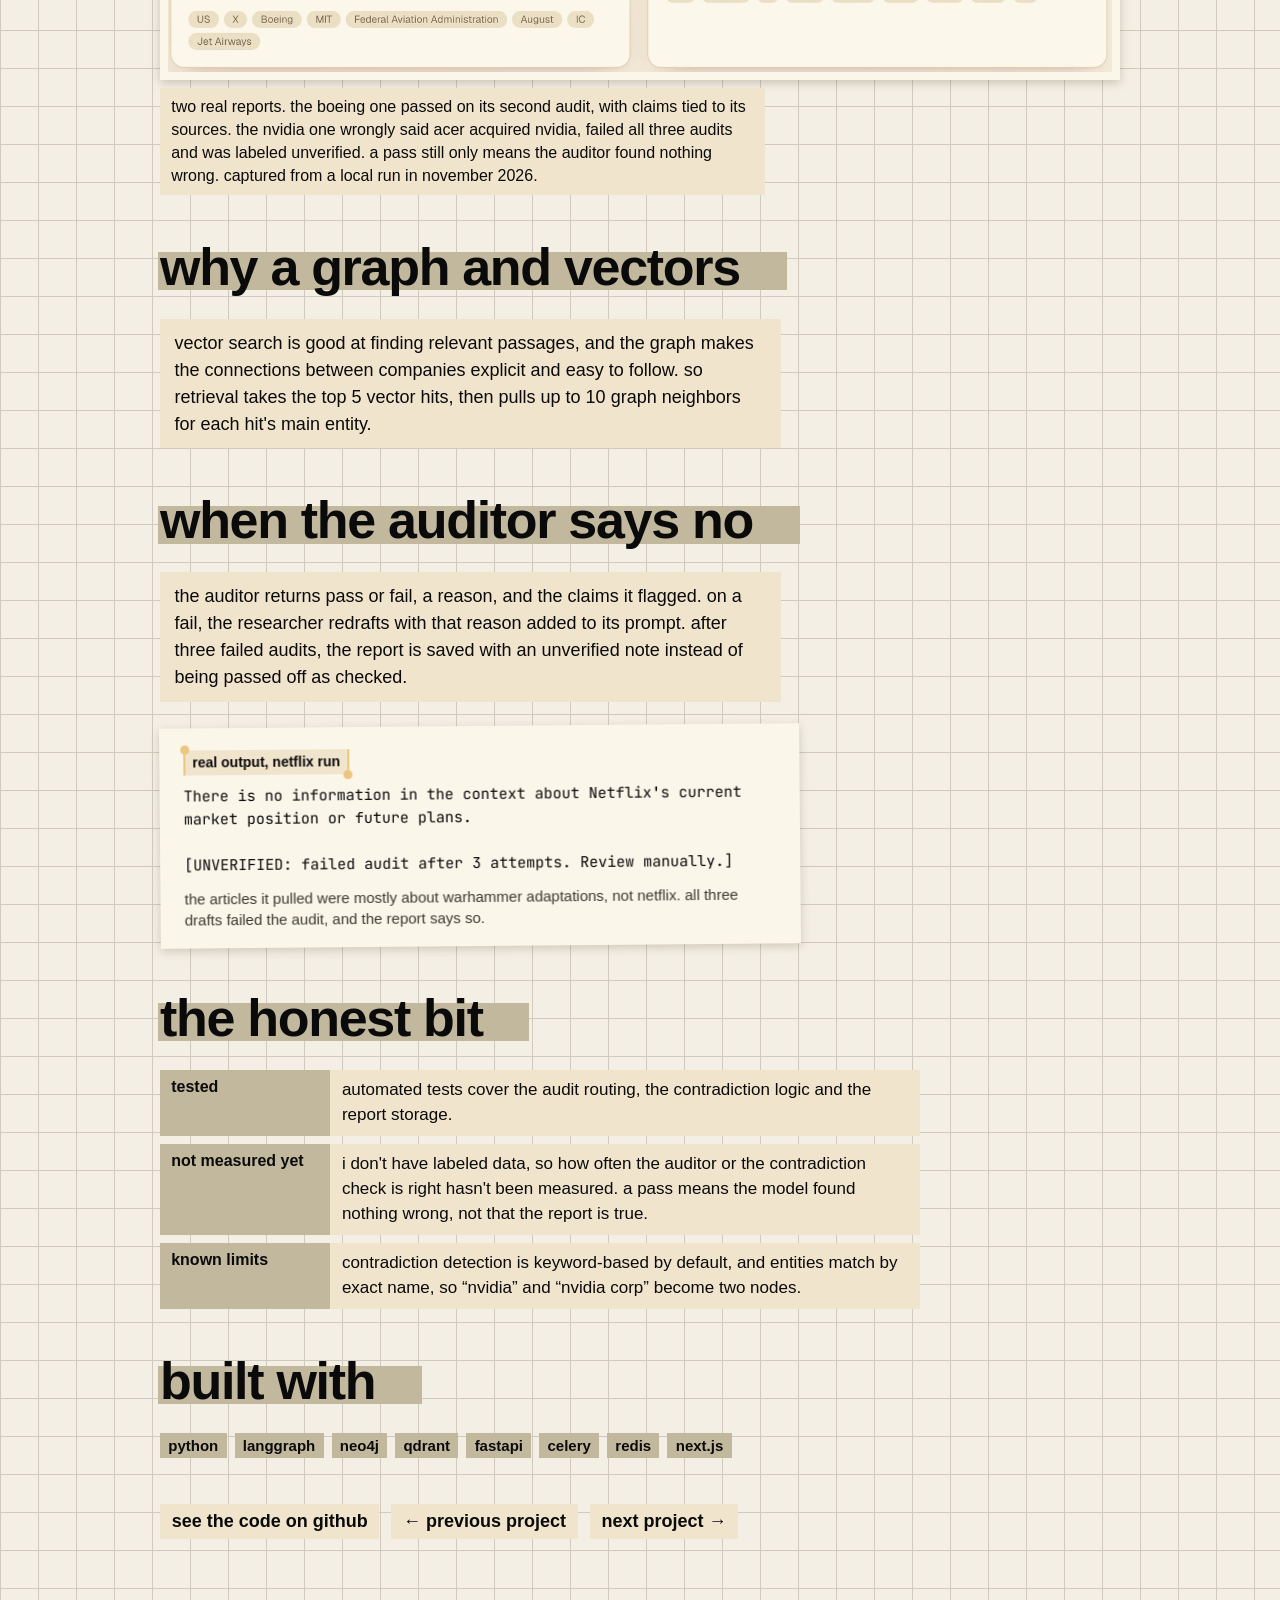
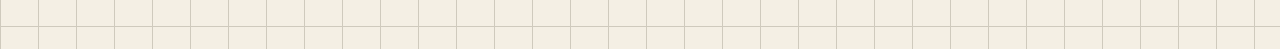
==== commit c899a9c8: "Add EchoSystem screenshots, IPX demo panel, and page refinements Co-Authored-By: Claude Opus 5.5 <no" ====
--- a/echosystem.html
+++ b/echosystem.html
@@ -18,7 +18,7 @@
 <link rel="preconnect" href="https://fonts.googleapis.com">
 <link rel="preconnect" href="https://fonts.gstatic.com" crossorigin>
 <link rel="stylesheet" href="https://fonts.googleapis.com/css2?family=Arimo:wght@400;700&family=JetBrains+Mono&display=swap">
-<link rel="stylesheet" href="assets/site.css?v=8">
+<link rel="stylesheet" href="assets/site.css?v=9">
 </head>
 <body>
 <canvas id="ghost" aria-hidden="true"></canvas>
@@ -39,6 +39,7 @@
     <section>
       <h2><span class="hl hl-1">what it is</span></h2>
       <p class="note" data-clear>echosystem turns news about a company or topic into a knowledge graph and a short written report, then checks that report against the articles it came from.</p>
+      <ol class="flow" aria-label="how it works"><li>collect</li><li>extract</li><li>connect</li><li>draft</li><li>audit</li></ol>
     </section>
     <section>
       <h2><span class="hl hl-1">my favorite part</span></h2>
@@ -56,8 +57,19 @@
       </ul>
     </section>
     <section>
+      <h2><span class="hl hl-1">see it running</span></h2>
+      <figure class="shot" data-clear>
+        <a href="assets/echosystem-graph.webp"><img src="assets/echosystem-graph.webp" alt="the echosystem dashboard's knowledge graph, with colored dots for companies, people, materials and products" width="1500" height="950"></a>
+        <figcaption>the knowledge graph after real news runs on nvidia and the boeing 737. every dot is something it extracted from an article.</figcaption>
+      </figure>
+      <figure class="shot" data-clear>
+        <a href="assets/echosystem-reports.webp"><img src="assets/echosystem-reports.webp" alt="two reports in the dashboard: a boeing 737 report marked pass and an nvidia report marked fail" width="1700" height="2005"></a>
+        <figcaption>two real reports. the boeing one passed on its second audit, with claims tied to its sources. the nvidia one wrongly said acer acquired nvidia, failed all three audits and was labeled unverified. a pass still only means the auditor found nothing wrong. captured from a local run in november 2026.</figcaption>
+      </figure>
+    </section>
+    <section>
       <h2><span class="hl hl-1">why a graph and vectors</span></h2>
-      <p class="note" data-clear>vector search finds passages that sound relevant, but it can't say how the companies in them relate. so retrieval takes the top 5 vector hits, then pulls up to 10 graph neighbors for each hit's main entity. the passages are the evidence, and the graph adds who's tied to whom.</p>
+      <p class="note" data-clear>vector search is good at finding relevant passages, and the graph makes the connections between companies explicit and easy to follow. so retrieval takes the top 5 vector hits, then pulls up to 10 graph neighbors for each hit's main entity.</p>
     </section>
     <section>
       <h2><span class="hl hl-1">when the auditor says no</span></h2>
@@ -67,16 +79,6 @@
         <blockquote>There is no information in the context about Netflix's current market position or future plans.<br><br>[UNVERIFIED: failed audit after 3 attempts. Review manually.]</blockquote>
         <figcaption>the articles it pulled were mostly about warhammer adaptations, not netflix. all three drafts failed the audit, and the report says so.</figcaption>
       </figure>
-    </section>
-    <section>
-      <h2><span class="hl hl-1">how it works</span></h2>
-      <ol class="steps">
-        <li><img class="paper" src="assets/scrap-1.webp" alt="" style="transform:rotate(-1.2deg)"><div class="top"><h3>collect</h3><p>pulls recent articles on a topic and cleans them up</p></div></li>
-        <li><img class="paper" src="assets/scrap-2.webp" alt="" style="transform:rotate(1deg)"><div class="top"><h3>extract</h3><p>finds the people, companies and relationships in each one</p></div></li>
-        <li><img class="paper" src="assets/scrap-1.webp" alt="" style="transform:rotate(-0.6deg)"><div class="top"><h3>connect</h3><p>stores them in a neo4j graph and qdrant vector search</p></div></li>
-        <li><img class="paper" src="assets/scrap-2.webp" alt="" style="transform:rotate(1.3deg)"><div class="top"><h3>draft</h3><p>a researcher agent writes a report from what it retrieved</p></div></li>
-        <li><img class="paper" src="assets/scrap-1.webp" alt="" style="transform:rotate(-1deg)"><div class="top"><h3>audit</h3><p>an auditor checks the draft against its sources, with up to three tries</p></div></li>
-      </ol>
     </section>
     <section>
       <h2><span class="hl hl-1">the honest bit</span></h2>
@@ -90,7 +92,7 @@
       <h2><span class="hl hl-1">built with</span></h2>
       <ul class="tags"><li>python</li><li>langgraph</li><li>neo4j</li><li>qdrant</li><li>fastapi</li><li>celery</li><li>redis</li><li>next.js</li></ul>
     </section>
-    <section><div class="go"><a href="https://github.com/srishtj/echosystem">see the code on github</a><a href="td-synnex.html">next project →</a></div></section>
+    <section><div class="go"><a href="https://github.com/srishtj/echosystem">see the code on github</a><a href="td-synnex.html">← previous project</a><a href="hospital-research.html">next project →</a></div></section>
   </div>
 </main>
 <script src="assets/site.js?v=4"></script>
--- a/assets/site.css
+++ b/assets/site.css
@@ -172,6 +172,31 @@
 .go a { color: var(--ink); font-weight: 700; text-decoration: none; background: var(--label); padding: .4em .65em; font-size: 18px; transition: transform .15s; }
 .go a:hover { transform: rotate(-2deg) scale(1.05); background: var(--highlight); }
 
+.flow { position: relative; z-index: 2; margin: 2px 0 0; padding: 0; list-style: none; display: flex; flex-wrap: wrap; gap: 8px 0; }
+.flow li { background: var(--highlight); font-weight: 700; font-size: 15px; padding: .25em .55em; }
+.flow li:not(:last-child)::after { content: "→"; position: absolute; margin-left: .75em; font-weight: 400; }
+.flow li:not(:last-child) { margin-right: 34px; }
+.shot { position: relative; z-index: 2; margin: 0; width: 100%; display: grid; gap: 8px; }
+.shot img { display: block; width: 100%; height: auto; border: 8px solid #fbf6ea; box-shadow: 0 3px 9px rgba(60, 45, 30, .22); }
+.shot figcaption { background: var(--label); padding: .45em .7em; font-size: 16px; line-height: 1.45; max-width: 68ch; width: fit-content; }
+.artifact.wide { max-width: 100%; width: 100%; transform: none; }
+.ipx-demo { width: 100%; background: #f2f3f5; color: #1f242c; font: 13px/1.35 system-ui, -apple-system, "Helvetica Neue", sans-serif; border: 1px solid #bfc3ca; }
+.ipx-head { display: flex; align-items: center; flex-wrap: wrap; gap: 6px 14px; background: #522d80; color: #fff; padding: 9px 14px; }
+.ipx-badge { display: inline-flex; align-items: center; gap: 6px; background: #fff; border-radius: 6px; padding: 3px 8px; }
+.ipx-badge b { color: #f56600; font-size: 16px; } .ipx-badge i { color: #522d80; font-size: 10px; font-style: normal; }
+.ipx-tabs { display: flex; gap: 4px; font-size: 12px; } .ipx-tabs span, .ipx-tabs u { padding: 4px 11px; border-radius: 99px; text-decoration: none; } .ipx-tabs u { background: #f56600; }
+.ipx-clock { margin-left: auto; }
+.ipx-tiles { display: grid; grid-template-columns: repeat(auto-fit, minmax(112px, 1fr)); gap: 7px; padding: 12px 14px; }
+.ipx-tiles span { background: linear-gradient(#d8dbe0, #cdd0d6); color: #3a414c; border-radius: 4px; min-height: 54px; display: grid; place-content: center; text-align: center; font-weight: 500; padding: 4px; }
+.ipx-tiles .on { background: #522d80; color: #fff; } .ipx-tiles small { display: block; font-size: 10.5px; font-weight: 400; opacity: .8; }
+.ipx-cols { display: grid; grid-template-columns: 1fr 1.7fr .8fr; border-top: 1px solid #bfc3ca; }
+.ipx-cols > div { padding: 0 10px 12px; border-left: 1px solid #bfc3ca; min-width: 0; } .ipx-cols > div:first-child { border-left: 0; }
+.ipx-cols h4 { margin: 0 -10px 10px; background: #5e3594; color: #fff; text-align: center; font-weight: 500; font-size: 13px; padding: 6px; }
+.ipx-cols p { margin: 0 0 6px; }
+.ipx-cols .dev { background: linear-gradient(#d8dbe0, #cdd0d6); border-radius: 4px; padding: 6px 9px; font-size: 11.5px; } .dev b { display: block; font-size: 12.5px; } .dev em { font-style: normal; color: #c2410c; }
+.ipx-cols .msg { background: #fff; border: 1px solid #bfc3ca; border-radius: 6px; padding: 8px 10px; } .ipx-cols .me { background: #ece6f5; border-color: #d4c8e6; }
+.ipx-cols code { font: 11px ui-monospace, Menlo, monospace; color: #6b7280; overflow-wrap: anywhere; }
+.ipx-cols .stat { background: #e6e1c9; color: #6d6850; border: 1px solid #d6d0b4; text-align: center; padding: 5px; } .stat small { display: block; font-size: 10px; } .stat b { color: #4f4a35; font-weight: 500; font-size: 15px; }
 .peek { display: block; width: 100%; flex: 1 1 0; min-height: 0; margin: 6px 0; }
 @media (min-width: 761px) { .scrap:nth-child(3) { grid-column: 1 / 7; } .scrap:nth-child(4) { grid-column: 7 / 13; margin-top: 56px; } }
 @media (max-width: 760px) {
@@ -179,6 +204,9 @@
   .built li:nth-child(even) { margin-left: 0; }
   .artifact { padding: 18px 16px 14px; }
   .peek { flex: 0 0 auto; height: 74px; }
+  .ipx-cols { grid-template-columns: 1fr; }
+  .ipx-cols > div { border-left: 0; }
+  .ipx-clock { display: none; }
   .scrap { aspect-ratio: auto; min-height: 300px; }
   .about-grid { grid-template-columns: 1fr; gap: 40px; }
   .about-text p:nth-child(even) { margin-left: 0; }
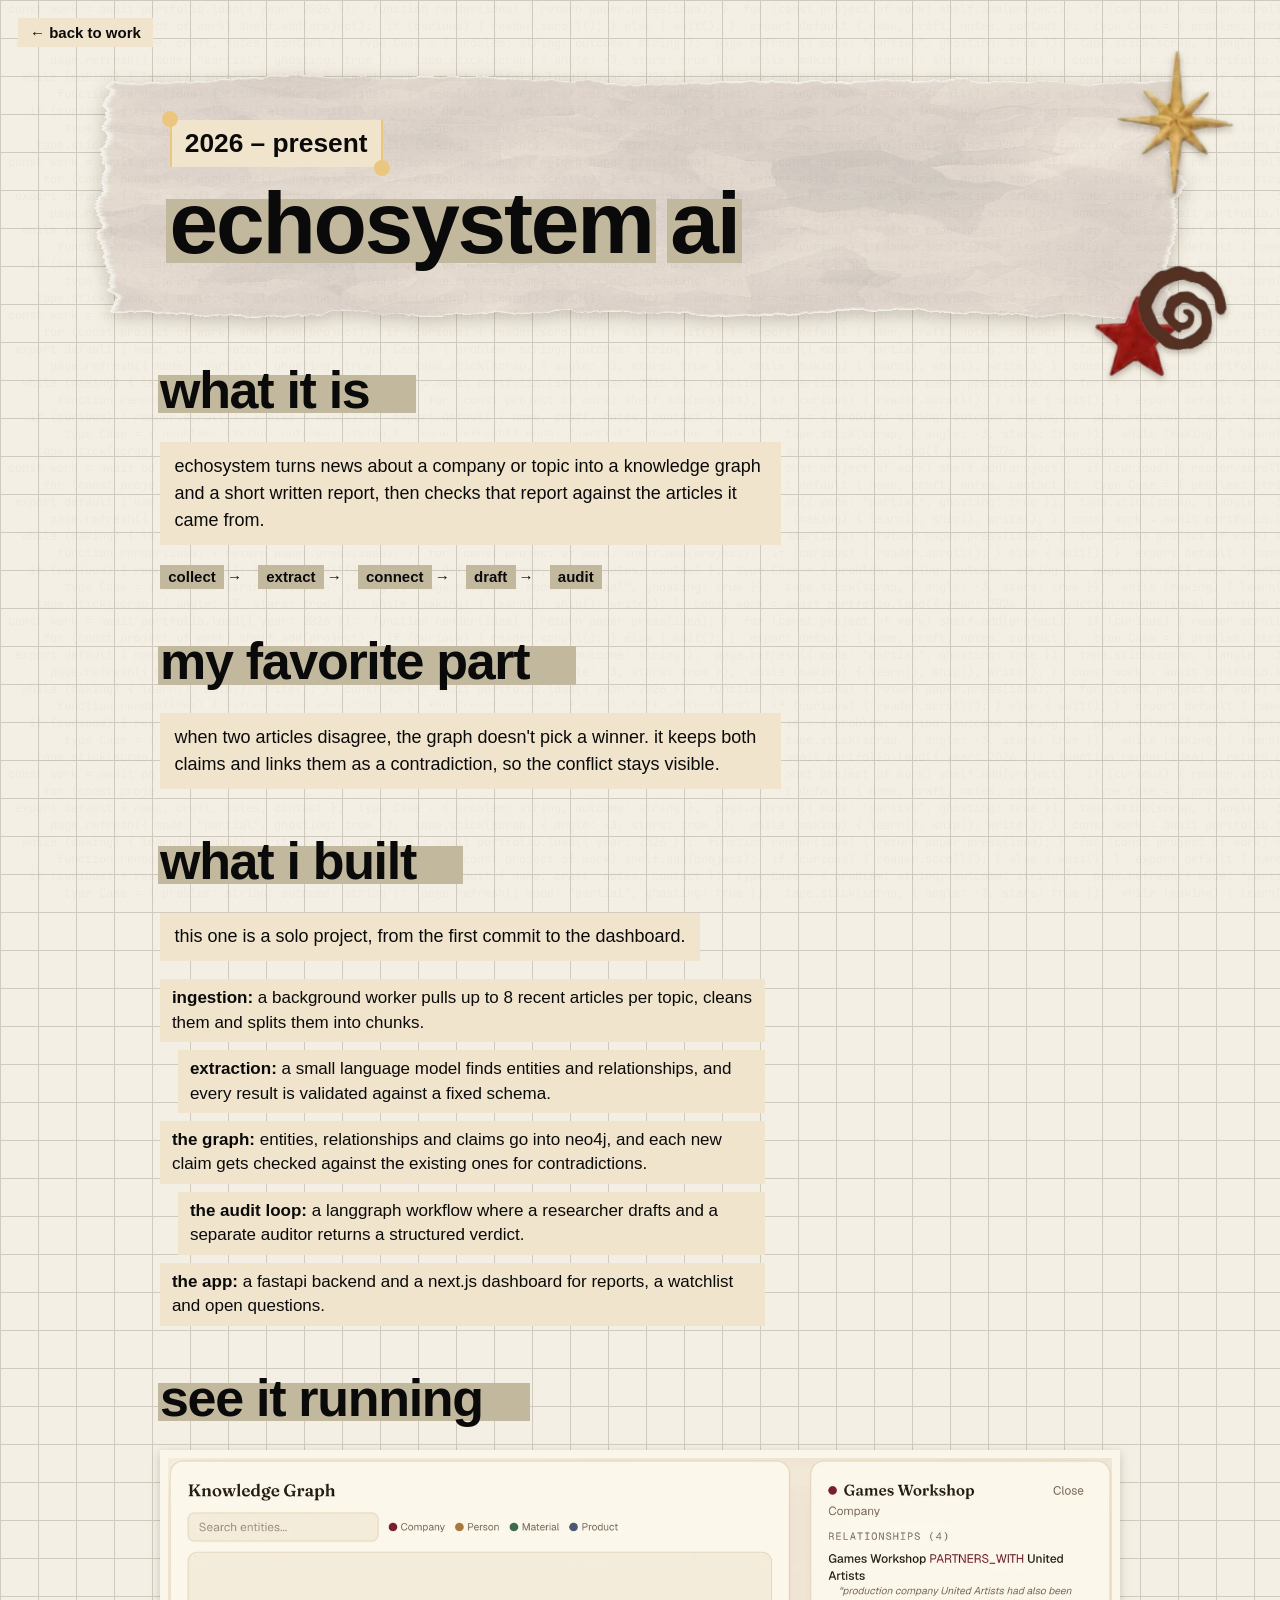
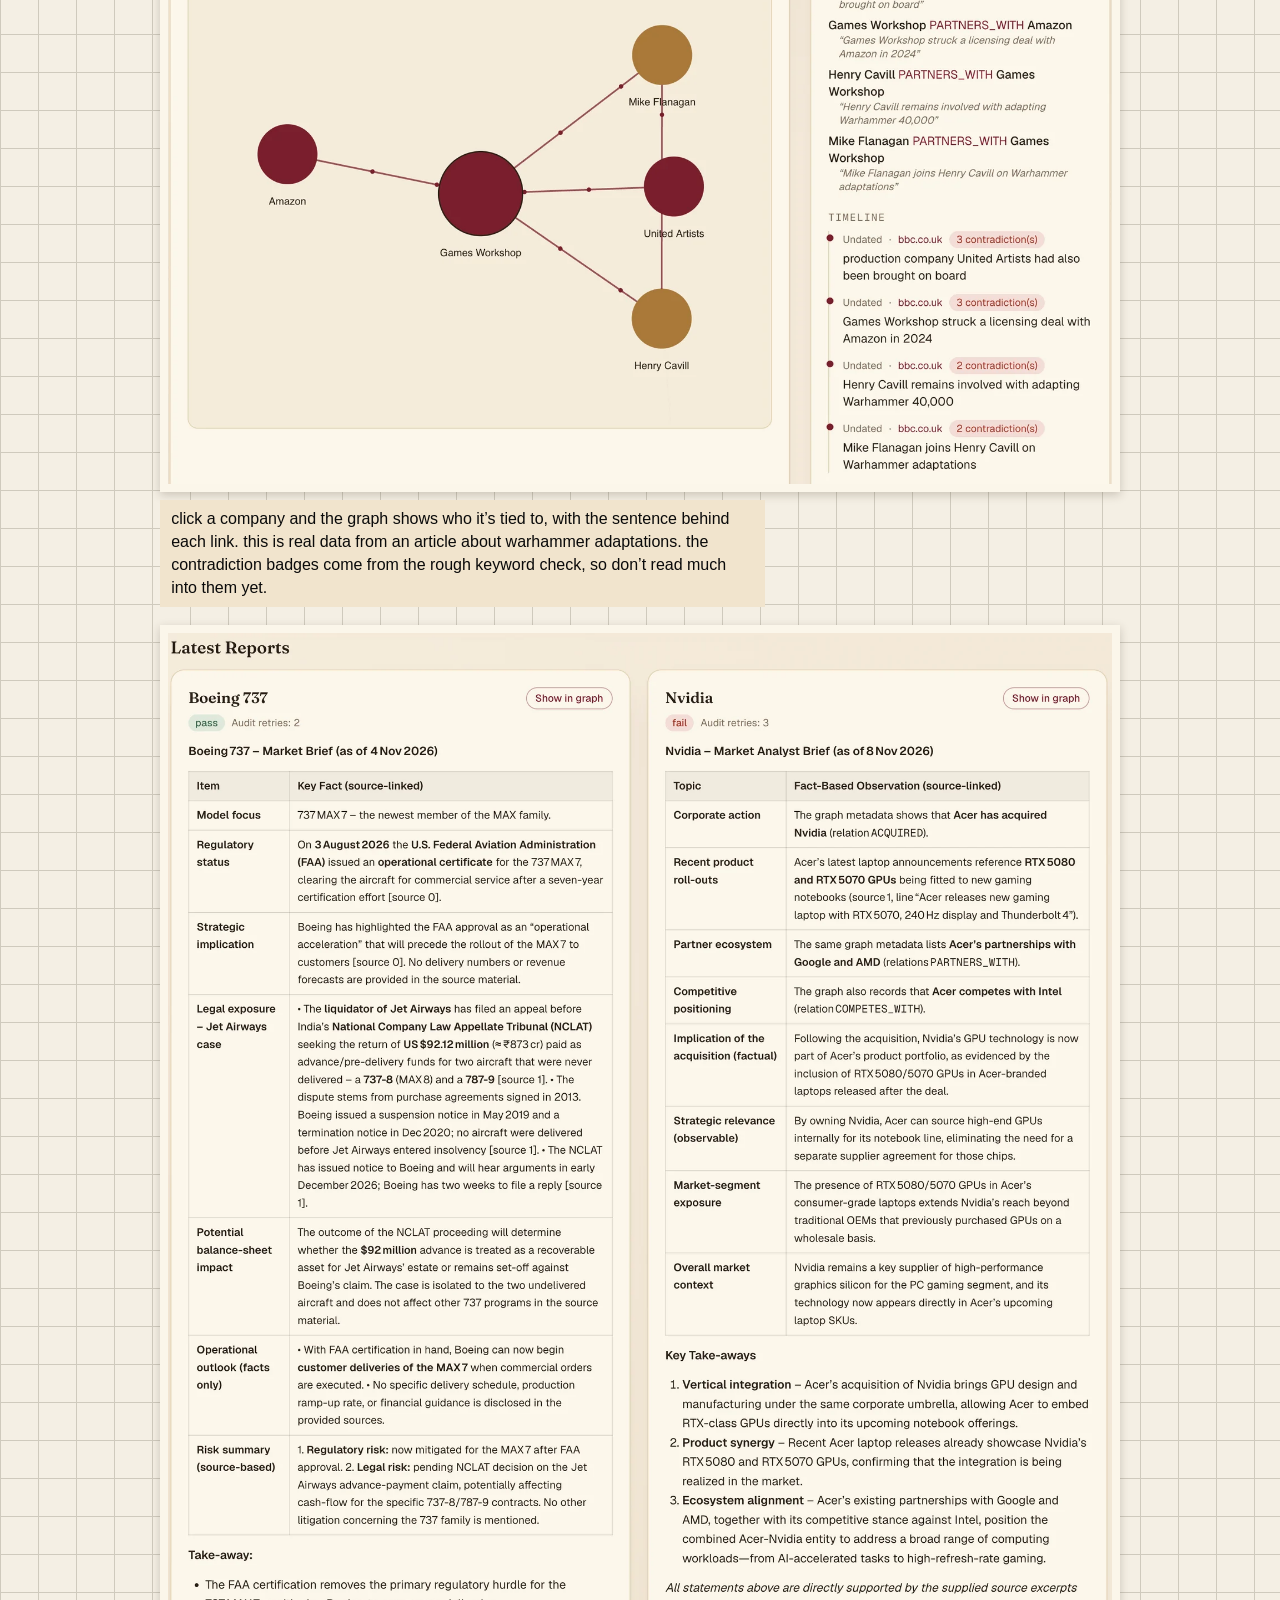
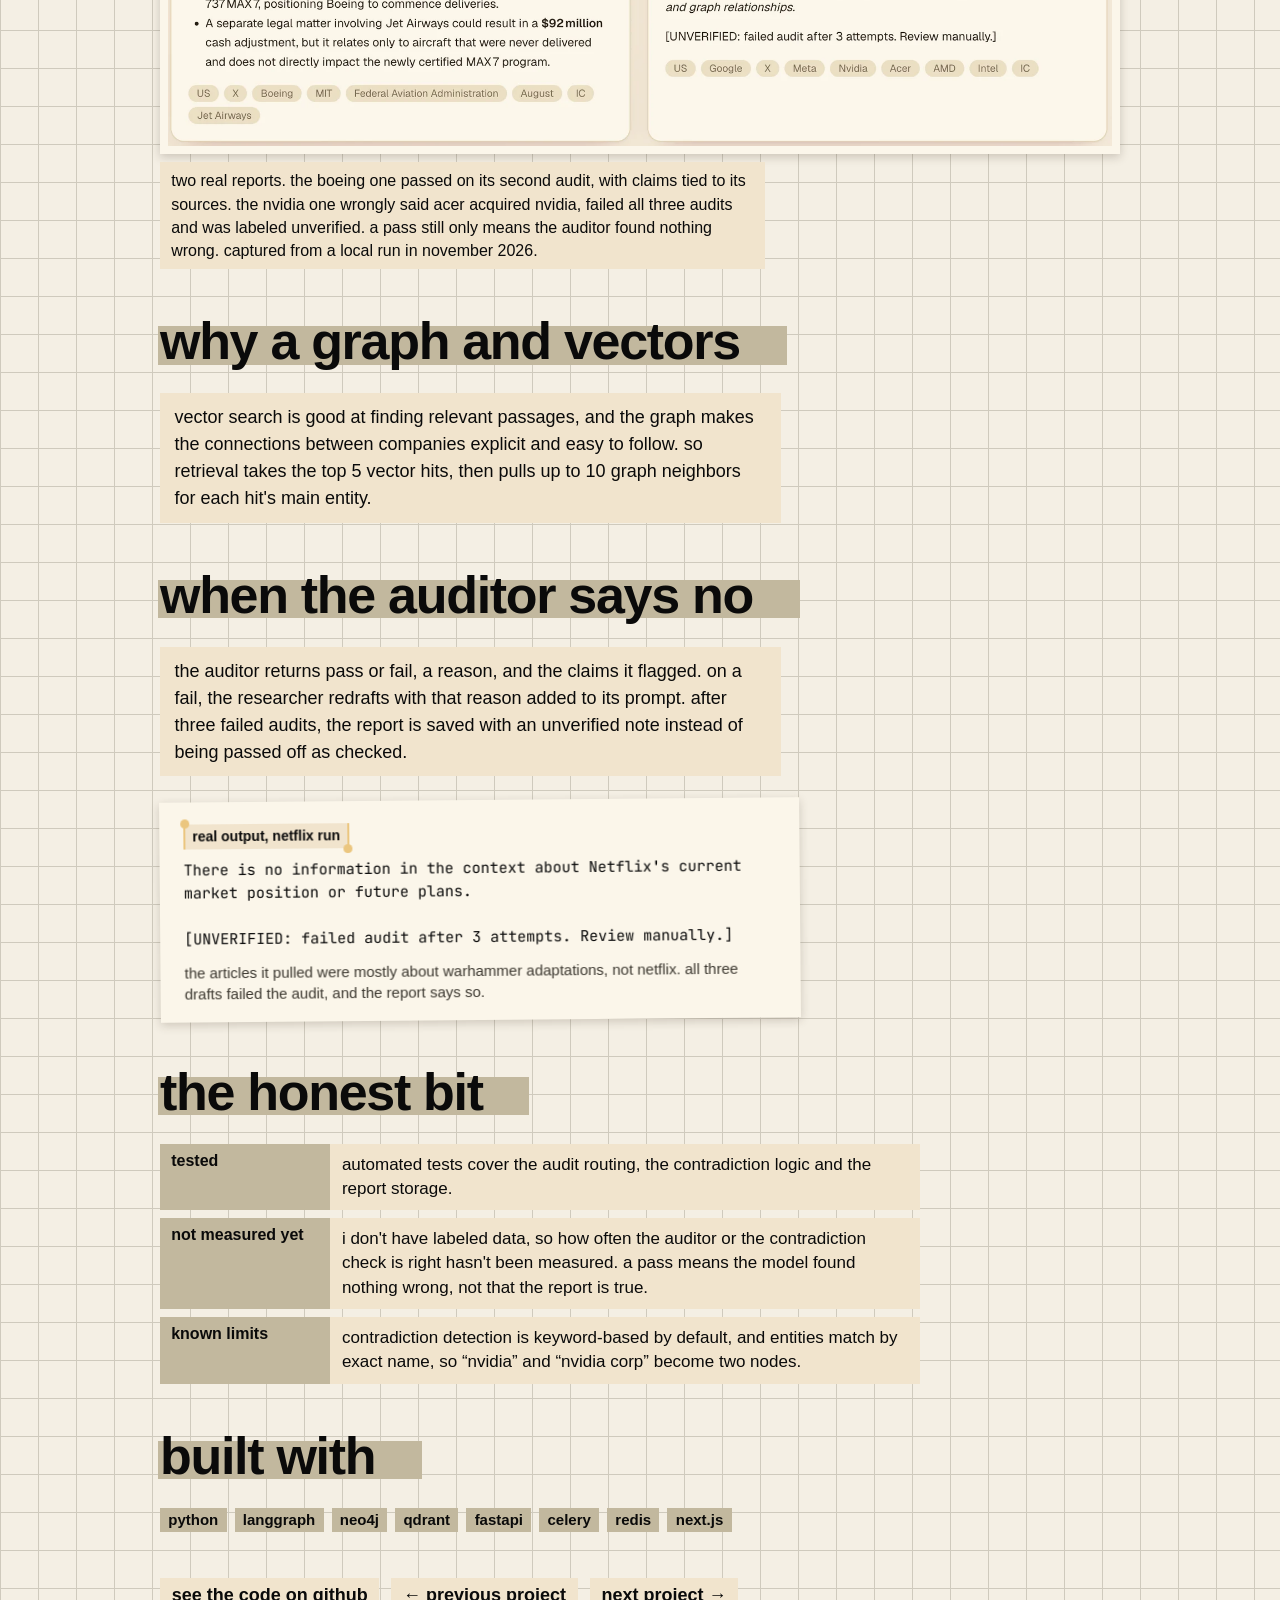
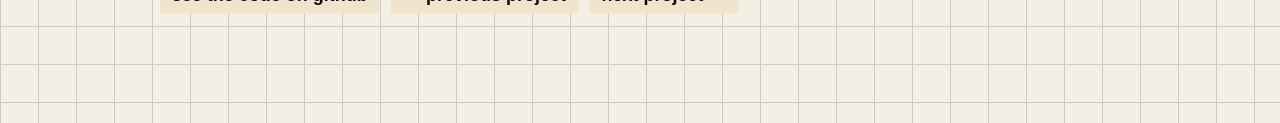
==== commit e1b1a4ef: "Show the EchoSystem graph view and enlarge screenshots in an overlay Co-Authored-By: Claude Opus 5.5" ====
--- a/echosystem.html
+++ b/echosystem.html
@@ -18,7 +18,7 @@
 <link rel="preconnect" href="https://fonts.googleapis.com">
 <link rel="preconnect" href="https://fonts.gstatic.com" crossorigin>
 <link rel="stylesheet" href="https://fonts.googleapis.com/css2?family=Arimo:wght@400;700&family=JetBrains+Mono&display=swap">
-<link rel="stylesheet" href="assets/site.css?v=9">
+<link rel="stylesheet" href="assets/site.css?v=10">
 </head>
 <body>
 <canvas id="ghost" aria-hidden="true"></canvas>
@@ -59,8 +59,8 @@
     <section>
       <h2><span class="hl hl-1">see it running</span></h2>
       <figure class="shot" data-clear>
-        <a href="assets/echosystem-graph.webp"><img src="assets/echosystem-graph.webp" alt="the echosystem dashboard's knowledge graph, with colored dots for companies, people, materials and products" width="1500" height="950"></a>
-        <figcaption>the knowledge graph after real news runs on nvidia and the boeing 737. every dot is something it extracted from an article.</figcaption>
+        <a href="assets/echosystem-entity.webp"><img src="assets/echosystem-entity.webp" alt="the echosystem dashboard focused on games workshop, with lines to amazon, united artists, mike flanagan and henry cavill, and a panel listing each relationship with its source sentence" width="1600" height="1061"></a>
+        <figcaption>click a company and the graph shows who it’s tied to, with the sentence behind each link. this is real data from an article about warhammer adaptations. the contradiction badges come from the rough keyword check, so don’t read much into them yet.</figcaption>
       </figure>
       <figure class="shot" data-clear>
         <a href="assets/echosystem-reports.webp"><img src="assets/echosystem-reports.webp" alt="two reports in the dashboard: a boeing 737 report marked pass and an nvidia report marked fail" width="1700" height="2005"></a>
@@ -95,6 +95,6 @@
     <section><div class="go"><a href="https://github.com/srishtj/echosystem">see the code on github</a><a href="td-synnex.html">← previous project</a><a href="hospital-research.html">next project →</a></div></section>
   </div>
 </main>
-<script src="assets/site.js?v=4"></script>
+<script src="assets/site.js?v=5"></script>
 </body>
 </html>
--- a/assets/site.css
+++ b/assets/site.css
@@ -179,6 +179,13 @@
 .shot { position: relative; z-index: 2; margin: 0; width: 100%; display: grid; gap: 8px; }
 .shot img { display: block; width: 100%; height: auto; border: 8px solid #fbf6ea; box-shadow: 0 3px 9px rgba(60, 45, 30, .22); }
 .shot figcaption { background: var(--label); padding: .45em .7em; font-size: 16px; line-height: 1.45; max-width: 68ch; width: fit-content; }
+.shot a { display: block; cursor: zoom-in; }
+html.zoomed { overflow: hidden; }
+.zoom { position: fixed; inset: 0; width: 100vw; max-width: none; height: 100dvh; max-height: none; margin: 0; border: 0; padding: 62px 3vw 28px; background: rgba(32, 27, 20, .84); overflow: auto; }
+.zoom::backdrop { background: transparent; }
+.zoom img { display: block; width: min(1240px, 100%); height: auto; margin: 0 auto; border: 8px solid #fbf6ea; box-shadow: 0 8px 28px rgba(0, 0, 0, .35); }
+.zoom button { position: fixed; top: 16px; right: 18px; z-index: 1; border: 0; background: var(--label); color: var(--ink); font: 700 16px var(--sans); padding: .4em .7em; }
+.zoom button:hover { background: var(--highlight); }
 .artifact.wide { max-width: 100%; width: 100%; transform: none; }
 .ipx-demo { width: 100%; background: #f2f3f5; color: #1f242c; font: 13px/1.35 system-ui, -apple-system, "Helvetica Neue", sans-serif; border: 1px solid #bfc3ca; }
 .ipx-head { display: flex; align-items: center; flex-wrap: wrap; gap: 6px 14px; background: #522d80; color: #fff; padding: 9px 14px; }
